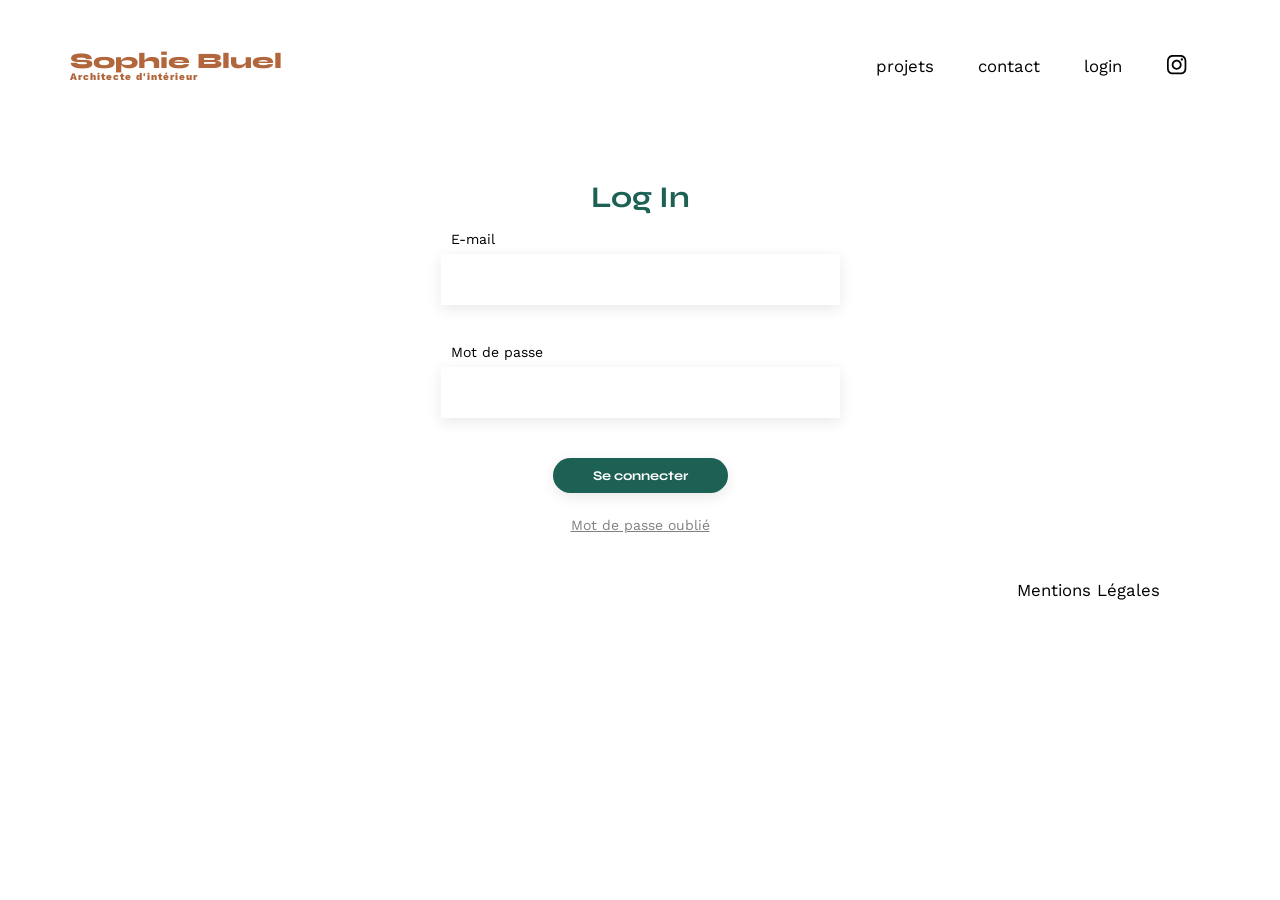
==== login/login.html @ 83e3bfe0 "finalisation du projet avec animation pour modal, mise en place de message d'erreur pour photos/ con" ====
<!DOCTYPE html>
<html lang="fr">
<head>
  <meta charset="UTF-8">
  <title>Sophie Bluel - Login</title>
  <meta name="viewport" content="width=device-width, initial-scale=1.0">
  <link rel="preconnect" href="https://fonts.googleapis.com">
  <link rel="preconnect" href="https://fonts.gstatic.com" crossorigin>
  <link href="https://fonts.googleapis.com/css2?family=Syne:wght@700;800&family=Work+Sans&display=swap" rel="stylesheet">
  <link rel="stylesheet" href="../index.css">
<link rel="stylesheet" href="./login.css">
</head>
<body>

<header>
  <a href="../index.html">
    <h1>Sophie Bluel <span>Architecte d'intérieur</span></h1>
  </a>
<nav>
  <ul>
    <li><a href="../index.html#portfolio">projets</a></li>
    <li><a href="../index.html#contact">contact</a></li>
    <li class="active">login</li>
    <li><a href="#"><img src="../assets/icons/instagram.svg" alt="Instagram"></a></li>
  </ul>
</nav>
  </header>

  <main>
    <section id="login">
      <div class="login__container">
        <h2>Log In</h2>
        <form action="#" method="post">
  <label for="email">E-mail</label>
  <input type="email" name="email" id="email" required>
  <label for="password">Mot de passe</label>
  <input type="password" name="password" id="password" required>
  <p class="login__error" id="errorMessage">Erreur dans l'identifiant ou le mot de passe</p>
  <button type="submit" class="login__button">Se connecter</button>
</form>
        <a href="#" class="login__forgot">Mot de passe oublié</a>
      </div>
    </section>
  </main>

  <footer>
    <nav>
      <ul>
        <li>Mentions Légales</li>
      </ul>
    </nav>
  </footer>
<script src="./login.js"></script>
</body>
</html>
---- index.css ----
/* Réinitialisation CSS */
html {
  scroll-behavior: smooth;
}

html, body, div, span, applet, object, iframe,
h1, h2, h3, h4, h5, h6, p, blockquote, pre,
a, abbr, acronym, address, big, cite, code,
del, dfn, em, img, ins, kbd, q, s, samp,
small, strike, strong, sub, sup, tt, var,
b, u, i, center,
dl, dt, dd, ol, ul, li,
fieldset, form, label, legend,
table, caption, tbody, tfoot, thead, tr, th, td,
article, aside, canvas, details, embed,
figure, figcaption, footer, header, hgroup,
menu, nav, output, ruby, section, summary,
time, mark, audio, video {
  margin: 0;
  padding: 0;
  border: 0;
  font-size: 100%;
  font: inherit;
  vertical-align: baseline;
}

article, aside, details, figcaption, figure,
footer, header, hgroup, menu, nav, section {
  display: block;
}

body { line-height: 1; }
ol, ul { list-style: none; }
blockquote, q { quotes: none; }
blockquote:before, blockquote:after,
q:before, q:after { content: ''; content: none; }
table { border-collapse: collapse; border-spacing: 0; }

/* Fin de la réinitialisation CSS */

/* Base */
body {
  max-width: 1140px;
  margin: auto;
  font-family: 'Work Sans', sans-serif;
  font-size: 14px;
}

h1 {
  display: flex;
  flex-direction: column;
  font-family: 'Syne', sans-serif;
  font-size: 22px;
  font-weight: 800;
  color: #B1663C;
}

h1 > span {
  font-family: 'Work Sans', sans-serif;
  font-size: 10px;
  letter-spacing: 0.1em;
}

h2 {
  font-family: 'Syne', sans-serif;
  font-weight: 700;
  font-size: 30px;
  color: #1D6154;
}

section {
  margin: 50px 0;
}

/* En-tête */
header {
  display: flex;
  justify-content: space-between;
  align-items: center;
  margin: 50px 0;
}

header a {
  text-decoration: none;
  color: inherit;
}

nav ul {
  display: flex;
  align-items: center;
  list-style-type: none;
}

nav li {
  padding: 0 22px;
  font-size: 1.2em;
}

li:hover {
  color: #B1663C;
}

/* Bandeau mode édition */
.edit-banner img {
  filter: invert(1);
}

.edit-banner {
  position: fixed;
  top: 0;
  left: 0;
  width: 100%;
  background: black;
  color: white;
  text-align: center;
  padding: 10px;
  font-family: 'Work Sans', sans-serif;
  font-size: 14px;
  display: none;
  z-index: 9998;
}

/* Section introduction */
#introduction {
  display: flex;
  align-items: center;
}

#introduction figure {
  flex: 1;
}

#introduction img {
  display: block;
  margin: auto;
  width: 80%;
}

#introduction article {
  flex: 1;
  color: #3D3D3D;
}

#introduction h2 {
  margin-bottom: 1em;
}

#introduction p {
  margin-bottom: 0.5em;
}

/* Section portfolio */
#portfolio.no-filters .portfolio__header {
  margin-bottom: 150px;
}

#portfolio {
  margin: 140px 0 60px 0;
  text-align: center;
}

.portfolio__header {
  display: flex;
  justify-content: center;
  align-items: center;
  gap: 15px;
  margin-bottom: 20px;
}

.portfolio__header h2 {
  margin-bottom: 0;
}

.edit-button {
  display: none;
  background: none;
  border: none;
  cursor: pointer;
  font-family: 'Work Sans', sans-serif;
  font-size: 14px;
  color: #000;
}

/* Filtres */
.filters {
  display: flex;
  justify-content: center;
  gap: 15px;
  margin: 50px 0 50px 0;
}

.filters button {
  padding: 10px 25px;
  border-radius: 25px;
  border: 2px solid #1D6154;
  background: white;
  color: #1D6154;
  font-family: 'Work Sans', sans-serif;
  font-size: 14px;
  cursor: pointer;
}

.filters button.active {
  background: #1D6154;
  color: white;
}

.filters button:hover {
  background: #1D6154;
  color: white;
}

/* Galerie principale */
.gallery {
  width: 100%;
  display: grid;
  grid-template-columns: 1fr 1fr 1fr;
  grid-column-gap: 20px;
  grid-row-gap: 20px;
}

.gallery img {
  width: 100%;
}

/* Animation de la galerie */
.gallery figure {
  animation: fadeIn 0.4s ease forwards;
}

/* Section contact */
#contact {
  width: 50%;
  margin: auto;
}

#contact > * {
  text-align: center;
}

#contact h2 {
  margin-bottom: 20px;
}

#contact form {
  text-align: left;
  margin-top: 30px;
  display: flex;
  flex-direction: column;
}

#contact input {
  height: 50px;
  font-size: 1.2em;
  border: none;
  box-shadow: 0px 4px 14px rgba(0, 0, 0, 0.09);
}

#contact label {
  margin: 2em 0 1em 0;
}

#contact textarea {
  border: none;
  box-shadow: 0px 4px 14px rgba(0, 0, 0, 0.09);
}

input[type="submit"] {
  font-family: 'Syne', sans-serif;
  font-weight: 700;
  color: white;
  background-color: #1D6154;
  margin: 2em auto;
  width: 180px;
  text-align: center;
  border-radius: 60px;
}

/* Pied de page */
footer nav ul {
  display: flex;
  justify-content: flex-end;
  margin: 2em;
}

/* Loader */
.loader {
  position: fixed;
  top: 0;
  left: 0;
  width: 100%;
  height: 100%;
  background: white;
  display: flex;
  justify-content: center;
  align-items: center;
  z-index: 9999;
  animation: fadeOut 1.2s ease 2.5s forwards;
}

.loader__content {
  display: flex;
  flex-direction: column;
  align-items: flex-start;
}

.loader__title {
  font-family: 'Syne', sans-serif;
  font-size: 40px;
  font-weight: 800;
  color: #B1663C;
  opacity: 0;
  animation: fadeIn 0.8s ease 0.3s forwards;
}

.loader__subtitle {
  font-family: 'Work Sans', sans-serif;
  font-size: 14px;
  letter-spacing: 0.1em;
  color: #B1663C;
  opacity: 0;
  animation: fadeIn 0.8s ease 1s forwards;
}

/* Animations */
@keyframes fadeIn {
  from {
    opacity: 0;
    transform: translateY(10px);
  }
  to {
    opacity: 1;
    transform: translateY(0);
  }
}

@keyframes fadeOut {
  from { opacity: 1; }
  to {
    opacity: 0;
    visibility: hidden;
  }
}

/* Page de connexion */
.login__container {
  display: flex;
  flex-direction: column;
  align-items: center;
  margin-top: 100px;
}

.login__container h2 {
  color: #1D6154;
  margin-bottom: 20px;
}

#login form {
  display: flex;
  flex-direction: column;
  align-items: center;
}

#login input {
  width: 379px;
  height: 51px;
  border: none;
  box-shadow: 0px 4px 14px rgba(0, 0, 0, 0.09);
  margin-bottom: 40px;
  padding: 0 10px;
}

.login__button {
  width: 175px;
  height: 35px;
  border: none;
  box-shadow: 0px 4px 14px rgba(0, 0, 0, 0.09);
  margin-bottom: 25px;
  background-color: #1D6154;
  color: white;
  border-radius: 60px;
  font-family: 'Syne', sans-serif;
  font-weight: 700;
  cursor: pointer;
}

#login label {
  text-align: left;
  width: 379px;
  margin-bottom: 8px;
}

.login__forgot {
  color: gray;
  text-decoration: underline;
  font-size: 14px;
}

.login__error {
  color: #B1663C;
  display: none;
  margin-bottom: 15px;
  font-family: 'Work Sans', sans-serif;
}

/* Modale */
.modal {
  display: block;
  position: fixed;
  top: 0;
  left: 0;
  width: 100%;
  height: 100%;
  z-index: 1000;
  opacity: 0;
  visibility: hidden;
  pointer-events: none;
  transition: opacity 0.25s ease, visibility 0.25s ease;
}

.modal.active {
  opacity: 1;
  visibility: visible;
  pointer-events: all;
}

/* Fond semi-transparent derrière la modale */
.modal__overlay {
  position: absolute;
  top: 0;
  left: 0;
  width: 100%;
  height: 100%;
  background: rgba(0, 0, 0, 0.5);
}

/* Conteneur principal de la modale */
.modal__container {
  position: absolute;
  top: 50%;
  left: 50%;
  transform: translate(-50%, -50%) scale(0.92);
  background: white;
  border-radius: 10px;
  padding: 40px 105px;
  width: 630px;
  max-height: 80vh;
  overflow-y: auto;
  opacity: 0;
  transition: transform 0.25s ease, opacity 0.25s ease;
}

.modal.active .modal__container {
  transform: translate(-50%, -50%) scale(1);
  opacity: 1;
}

/* Confirmation de suppression, intégrée à la modale */
.modal__confirm {
  display: none;
  position: absolute;
  top: 0;
  left: 0;
  width: 100%;
  height: 100%;
  flex-direction: column;
  align-items: center;
  justify-content: center;
  gap: 10px;
  background: rgba(255, 255, 255, 0.97);
  border-radius: 10px;
  text-align: center;
  padding: 20px;
}

.modal__confirm.active {
  display: flex;
}

.modal__confirm p {
  font-family: 'Work Sans', sans-serif;
}

.modal__confirm-title {
  font-weight: 700;
  color: #1D6154;
}

.modal__confirm-actions {
  display: flex;
  gap: 15px;
  margin-top: 10px;
}

.modal__confirm-cancel,
.modal__confirm-delete {
  border: none;
  border-radius: 60px;
  padding: 10px 25px;
  font-weight: 700;
  font-size: 14px;
  cursor: pointer;
}

.modal__confirm-cancel {
  background-color: #CBD6DC;
  color: #306685;
}

.modal__confirm-delete {
  background-color: #B1663C;
  color: white;
}

/* Bouton de fermeture */
.modal__close {
  position: absolute;
  top: 15px;
  right: 15px;
  background: none;
  border: none;
  font-size: 20px;
  cursor: pointer;
}

/* Bouton retour */
.modal__back {
  position: absolute;
  top: 15px;
  left: 15px;
  background: none;
  border: none;
  font-size: 20px;
  cursor: pointer;
}

/* Titres de la modale */
.modal__gallery h3,
.modal__form h3 {
  font-family: 'Work Sans', sans-serif;
  font-size: 26px;
  color: black;
  text-align: center;
  margin-bottom: 30px;
}

/* Grille des projets dans la modale */
.modal__grid {
  display: grid;
  grid-template-columns: repeat(5, 1fr);
  gap: 29px 10px;
  margin-bottom: 30px;
}

.modal__grid figure {
  position: relative;
  overflow: hidden;
  display: inline-block;
  width: 100%;
  animation: fadeIn 0.4s ease forwards;
}

.modal__grid img {
  width: 100%;
  height: 100%;
  object-fit: cover;
  display: block;
}

/* Bouton de suppression sur chaque photo */
.modal__grid .delete-btn {
  position: absolute;
  top: 6px;
  left: 88px;
  background: black;
  color: white;
  border: none;
  cursor: pointer;
  border-radius: 3px;
  width: 20px;
  height: 20px;
  display: flex;
  align-items: center;
  justify-content: center;
}

.modal__grid .delete-btn img {
  width: 12px;
  height: 12px;
}

/* Ligne de séparation */
.modal__separator {
  border: none;
  border-top: 1px solid #ccc;
  margin: 20px 0;
}

/* Bouton ajouter une photo */
.modal__add-btn {
  display: block;
  margin: 0 auto;
  background-color: #1D6154;
  color: white;
  border: none;
  border-radius: 60px;
  padding: 10px 60px;
  font-family: 'Syne', sans-serif;
  font-weight: 700;
  cursor: pointer;
}

/* Formulaire d'ajout — masqué par défaut */
.modal__form {
  display: none;
}

/* Zone d'upload de l'image */
.modal__upload {
  background: #E8F1F6;
  border-radius: 10px;
  padding: 40px 20px;
  text-align: center;
  margin-bottom: 25px;
  cursor: default;
  display: flex;
  flex-direction: column;
  align-items: center;
  gap: 10px;
}
.modal__upload input[type="file"] {
  display: none;
}

.modal__upload img {
  width: 70px;
  height: 70px;
  opacity: 0.4;
  margin-bottom: 15px;
}

.modal__upload.has-preview img {
  width: 100%;
  height: 169px;
  opacity: 1;
  object-fit: contain;
  margin-bottom: 0;
  transition: opacity 0.3s ease;
}

.modal__upload.has-preview .upload__btn,
.modal__upload.has-preview small {
  display: none;
}

.upload__btn {
  display: inline-block;
  width: 150px;
  background-color: #CBD6DC;
  color: #306685;
  border-radius: 60px;
  padding: 15px 5px;
  font-weight: 700;
  cursor: pointer;
  font-size: 14px;
  text-align: center;
}

.modal__upload span {
  display: block;
  color: #1D6154;
  font-weight: 700;
  margin-bottom: 8px;
}

.modal__upload small {
  color: #888;
  font-size: 12px;
}

/* Message d'erreur du formulaire d'ajout */
.form-error {
  display: none;
  color: #B1663C;
  font-size: 13px;
  margin: -10px 0 15px;
}

/* Erreur de chargement de la galerie principale (back inaccessible) */
.gallery-error {
  display: none;
  color: #B1663C;
  text-align: center;
  margin-bottom: 20px;
}

/* Erreur de chargement/suppression dans la modale (back inaccessible) */
.modal__error {
  display: none;
  color: #B1663C;
  background: #F6E8E8;
  border-radius: 5px;
  font-size: 13px;
  text-align: center;
  padding: 10px;
  margin-bottom: 15px;
}

/* Message de succès après ajout d'une photo */
.modal__success {
  display: none;
  color: #1D6154;
  background: #E8F1F6;
  border-radius: 5px;
  font-size: 15px;
  font-weight: 700;
  text-align: center;
  padding: 12px;
  margin-top: 15px;
  animation: fadeIn 0.3s ease forwards;
}

/* Champs du formulaire */
#addWorkForm label:not(.upload__btn){
  display: block;
  margin-bottom: 8px;
  font-family: 'Work Sans', sans-serif;
  font-size: 14px;
}

#addWorkForm input,
#addWorkForm select {
  width: 100%;
  height: 50px;
  font-size: 1.2em;
  border: none;
  background-color: white;
  appearance: none;
  box-shadow: 0px 4px 14px rgba(0, 0, 0, 0.09);
  border-radius: 5px;
  margin-bottom: 20px;
  padding: 0 10px;
  font-family: 'Work Sans', sans-serif;
  box-sizing: border-box;
}

/* Bouton valider — grisé par défaut, vert quand formulaire complet */
#submitBtn {
  display: block;
  margin: 0 auto;
  background-color: #ccc;
  color: white;
  border: none;
  border-radius: 60px;
  padding: 12px 50px;
  font-family: 'Syne', sans-serif;
  font-weight: 700;
  cursor: not-allowed;
}

#submitBtn.active {
  background-color: #1D6154;
  cursor: pointer;
}
---- login/login.css ----
.login__error {
  color: #B1663C;
  display: none;
  margin-bottom: 15px;
}

body {
  animation: pageFadeIn 0.5s ease forwards;
}

@keyframes pageFadeIn {
  from { opacity: 0; }
  to { opacity: 1; }
}
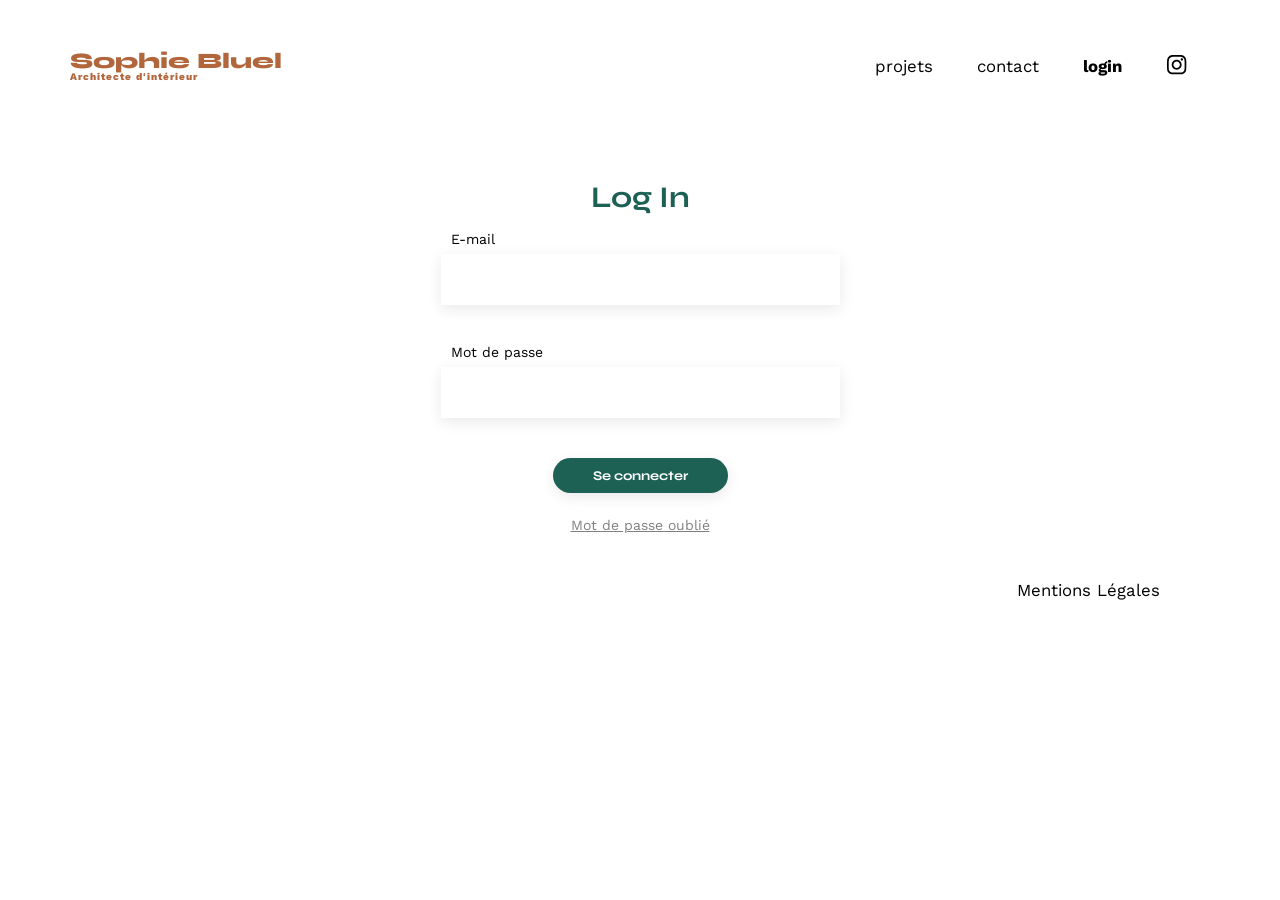
==== commit 3908dce4: "Rend cliquables Mentions Légales comme Instagram, sans lien réel, ajout du bouton 'retour en haut', " ====
--- a/login/login.html
+++ b/login/login.html
@@ -46,7 +46,7 @@
   <footer>
     <nav>
       <ul>
-        <li>Mentions Légales</li>
+        <li><a href="#">Mentions Légales</a></li>
       </ul>
     </nav>
   </footer>
--- a/index.css
+++ b/index.css
@@ -96,6 +96,11 @@
   font-size: 1.2em;
 }
 
+/* Indique la page actuelle dans la barre de navigation */
+nav li.active {
+  font-weight: 700;
+}
+
 li:hover {
   color: #B1663C;
 }
@@ -221,6 +226,14 @@
 
 .gallery img {
   width: 100%;
+  aspect-ratio: 3 / 4;
+  object-fit: cover;
+  display: block;
+}
+
+.gallery figcaption {
+  text-align: left;
+  margin-top: 10px;
 }
 
 /* Animation de la galerie */
@@ -281,6 +294,11 @@
   display: flex;
   justify-content: flex-end;
   margin: 2em;
+}
+
+footer a {
+  text-decoration: none;
+  color: inherit;
 }
 
 /* Loader */
@@ -467,7 +485,9 @@
   align-items: center;
   justify-content: center;
   gap: 10px;
-  background: rgba(255, 255, 255, 0.97);
+  background: rgba(255, 255, 255, 0.6);
+  backdrop-filter: blur(6px);
+  -webkit-backdrop-filter: blur(6px);
   border-radius: 10px;
   text-align: center;
   padding: 20px;
@@ -479,6 +499,14 @@
 
 .modal__confirm p {
   font-family: 'Work Sans', sans-serif;
+}
+
+.modal__confirm-image {
+  width: 120px;
+  height: 120px;
+  object-fit: cover;
+  border-radius: 8px;
+  box-shadow: 0 4px 12px rgba(0, 0, 0, 0.2);
 }
 
 .modal__confirm-title {
@@ -530,8 +558,13 @@
   left: 15px;
   background: none;
   border: none;
-  font-size: 20px;
-  cursor: pointer;
+  cursor: pointer;
+  display: flex;
+}
+
+.modal__back img {
+  width: 20px;
+  height: 20px;
 }
 
 /* Titres de la modale */
@@ -557,6 +590,7 @@
   overflow: hidden;
   display: inline-block;
   width: 100%;
+  aspect-ratio: 3 / 4;
   animation: fadeIn 0.4s ease forwards;
 }
 
@@ -617,6 +651,8 @@
 
 /* Zone d'upload de l'image */
 .modal__upload {
+  height: 169px;
+  box-sizing: border-box;
   background: #E8F1F6;
   border-radius: 10px;
   padding: 40px 20px;
@@ -626,6 +662,7 @@
   display: flex;
   flex-direction: column;
   align-items: center;
+  justify-content: center;
   gap: 10px;
 }
 .modal__upload input[type="file"] {
@@ -639,9 +676,13 @@
   margin-bottom: 15px;
 }
 
+.modal__upload.has-preview {
+  padding: 0;
+}
+
 .modal__upload.has-preview img {
   width: 100%;
-  height: 169px;
+  height: 100%;
   opacity: 1;
   object-fit: contain;
   margin-bottom: 0;
@@ -725,7 +766,9 @@
   display: block;
   margin-bottom: 8px;
   font-family: 'Work Sans', sans-serif;
+  font-weight: 500;
   font-size: 14px;
+  color: #3D3D3D;
 }
 
 #addWorkForm input,
@@ -733,6 +776,7 @@
   width: 100%;
   height: 50px;
   font-size: 1.2em;
+  color: #444444;
   border: none;
   background-color: white;
   appearance: none;
@@ -744,6 +788,15 @@
   box-sizing: border-box;
 }
 
+/* Chevron indiquant un menu déroulant */
+#addWorkForm select {
+  background-image: url("data:image/svg+xml,%3Csvg xmlns='http://www.w3.org/2000/svg' viewBox='0 0 16 16'%3E%3Cpath fill='%23444444' d='M8 11.5 2.5 6h11z'/%3E%3C/svg%3E");
+  background-repeat: no-repeat;
+  background-position: right 15px center;
+  background-size: 12px;
+  padding-right: 35px;
+}
+
 /* Bouton valider — grisé par défaut, vert quand formulaire complet */
 #submitBtn {
   display: block;
@@ -761,4 +814,33 @@
 #submitBtn.active {
   background-color: #1D6154;
   cursor: pointer;
+}
+
+/* Bouton retour en haut de page */
+.back-to-top {
+  display: none;
+  position: fixed;
+  bottom: 30px;
+  right: 30px;
+  width: 45px;
+  height: 45px;
+  border: none;
+  border-radius: 50%;
+  background-color: #1D6154;
+  color: white;
+  font-size: 20px;
+  cursor: pointer;
+  box-shadow: 0 2px 8px rgba(0, 0, 0, 0.2);
+  transition: background-color 0.2s ease;
+  z-index: 500;
+}
+
+.back-to-top.visible {
+  display: flex;
+  align-items: center;
+  justify-content: center;
+}
+
+.back-to-top:hover {
+  background-color: #B1663C;
 }
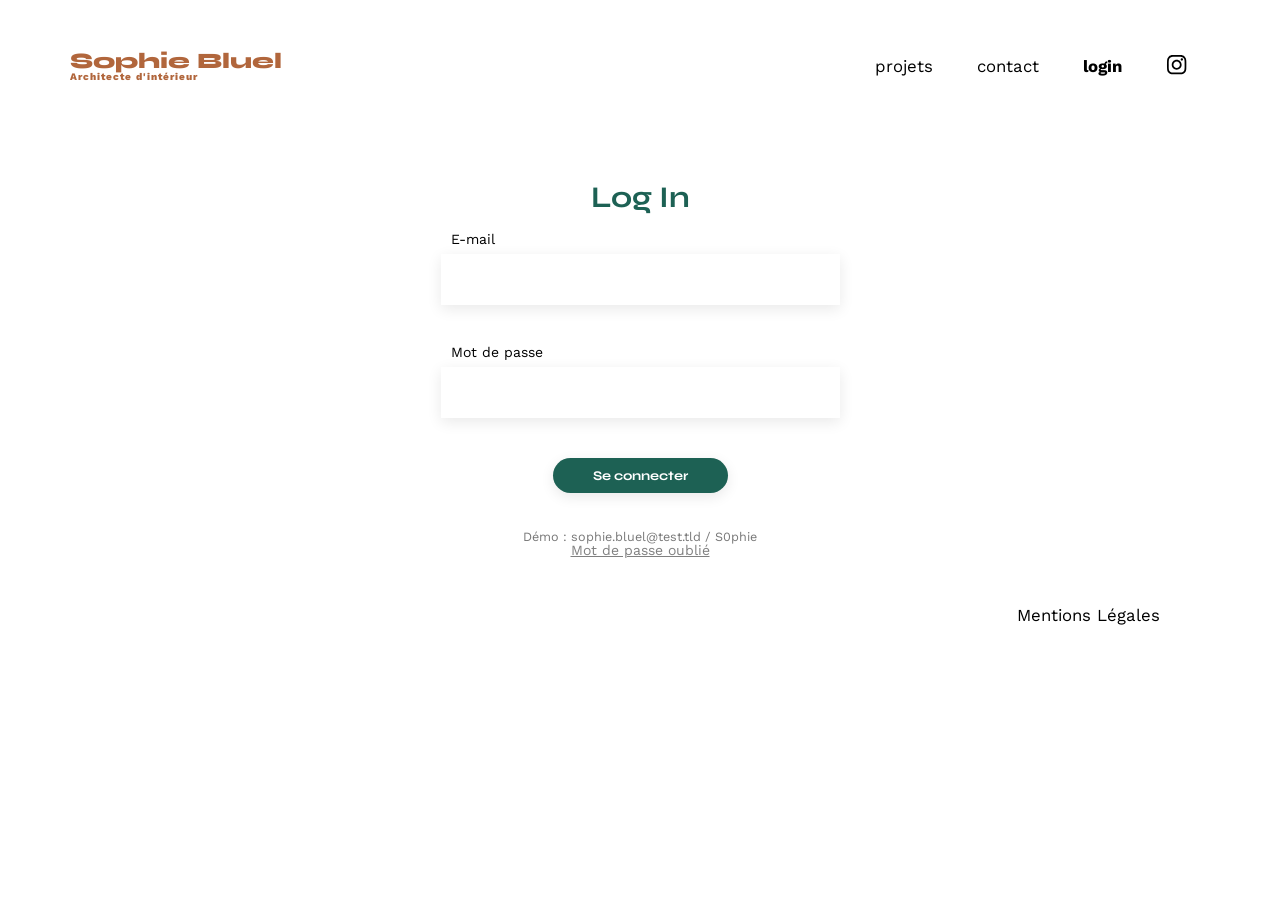
==== commit 7e7b0033: "Restaure le code d'origine (API) + ajoute un mode démo en ligne - index.js et login.js reviennent à " ====
--- a/login/login.html
+++ b/login/login.html
@@ -7,8 +7,8 @@
   <link rel="preconnect" href="https://fonts.googleapis.com">
   <link rel="preconnect" href="https://fonts.gstatic.com" crossorigin>
   <link href="https://fonts.googleapis.com/css2?family=Syne:wght@700;800&family=Work+Sans&display=swap" rel="stylesheet">
-  <link rel="stylesheet" href="../index.css">
-<link rel="stylesheet" href="./login.css">
+  <link rel="stylesheet" href="../index/index.css">
+<link rel="stylesheet" href="../login/login.css">
 </head>
 <body>
 
@@ -50,6 +50,7 @@
       </ul>
     </nav>
   </footer>
+<script src="../demo/demo-api.js"></script>
 <script src="./login.js"></script>
 </body>
 </html>
--- a/index/index.css
+++ b/index/index.css
@@ -0,0 +1,846 @@
+/* Réinitialisation CSS */
+html {
+  scroll-behavior: smooth;
+}
+
+html, body, div, span, applet, object, iframe,
+h1, h2, h3, h4, h5, h6, p, blockquote, pre,
+a, abbr, acronym, address, big, cite, code,
+del, dfn, em, img, ins, kbd, q, s, samp,
+small, strike, strong, sub, sup, tt, var,
+b, u, i, center,
+dl, dt, dd, ol, ul, li,
+fieldset, form, label, legend,
+table, caption, tbody, tfoot, thead, tr, th, td,
+article, aside, canvas, details, embed,
+figure, figcaption, footer, header, hgroup,
+menu, nav, output, ruby, section, summary,
+time, mark, audio, video {
+  margin: 0;
+  padding: 0;
+  border: 0;
+  font-size: 100%;
+  font: inherit;
+  vertical-align: baseline;
+}
+
+article, aside, details, figcaption, figure,
+footer, header, hgroup, menu, nav, section {
+  display: block;
+}
+
+body { line-height: 1; }
+ol, ul { list-style: none; }
+blockquote, q { quotes: none; }
+blockquote:before, blockquote:after,
+q:before, q:after { content: ''; content: none; }
+table { border-collapse: collapse; border-spacing: 0; }
+
+/* Fin de la réinitialisation CSS */
+
+/* Base */
+body {
+  max-width: 1140px;
+  margin: auto;
+  font-family: 'Work Sans', sans-serif;
+  font-size: 14px;
+}
+
+h1 {
+  display: flex;
+  flex-direction: column;
+  font-family: 'Syne', sans-serif;
+  font-size: 22px;
+  font-weight: 800;
+  color: #B1663C;
+}
+
+h1 > span {
+  font-family: 'Work Sans', sans-serif;
+  font-size: 10px;
+  letter-spacing: 0.1em;
+}
+
+h2 {
+  font-family: 'Syne', sans-serif;
+  font-weight: 700;
+  font-size: 30px;
+  color: #1D6154;
+}
+
+section {
+  margin: 50px 0;
+}
+
+/* En-tête */
+header {
+  display: flex;
+  justify-content: space-between;
+  align-items: center;
+  margin: 50px 0;
+}
+
+header a {
+  text-decoration: none;
+  color: inherit;
+}
+
+nav ul {
+  display: flex;
+  align-items: center;
+  list-style-type: none;
+}
+
+nav li {
+  padding: 0 22px;
+  font-size: 1.2em;
+}
+
+/* Indique la page actuelle dans la barre de navigation */
+nav li.active {
+  font-weight: 700;
+}
+
+li:hover {
+  color: #B1663C;
+}
+
+/* Bandeau mode édition */
+.edit-banner img {
+  filter: invert(1);
+}
+
+.edit-banner {
+  position: fixed;
+  top: 0;
+  left: 0;
+  width: 100%;
+  background: black;
+  color: white;
+  text-align: center;
+  padding: 10px;
+  font-family: 'Work Sans', sans-serif;
+  font-size: 14px;
+  display: none;
+  z-index: 9998;
+}
+
+/* Section introduction */
+#introduction {
+  display: flex;
+  align-items: center;
+}
+
+#introduction figure {
+  flex: 1;
+}
+
+#introduction img {
+  display: block;
+  margin: auto;
+  width: 80%;
+}
+
+#introduction article {
+  flex: 1;
+  color: #3D3D3D;
+}
+
+#introduction h2 {
+  margin-bottom: 1em;
+}
+
+#introduction p {
+  margin-bottom: 0.5em;
+}
+
+/* Section portfolio */
+#portfolio.no-filters .portfolio__header {
+  margin-bottom: 150px;
+}
+
+#portfolio {
+  margin: 140px 0 60px 0;
+  text-align: center;
+}
+
+.portfolio__header {
+  display: flex;
+  justify-content: center;
+  align-items: center;
+  gap: 15px;
+  margin-bottom: 20px;
+}
+
+.portfolio__header h2 {
+  margin-bottom: 0;
+}
+
+.edit-button {
+  display: none;
+  background: none;
+  border: none;
+  cursor: pointer;
+  font-family: 'Work Sans', sans-serif;
+  font-size: 14px;
+  color: #000;
+}
+
+/* Filtres */
+.filters {
+  display: flex;
+  justify-content: center;
+  gap: 15px;
+  margin: 50px 0 50px 0;
+}
+
+.filters button {
+  padding: 10px 25px;
+  border-radius: 25px;
+  border: 2px solid #1D6154;
+  background: white;
+  color: #1D6154;
+  font-family: 'Work Sans', sans-serif;
+  font-size: 14px;
+  cursor: pointer;
+}
+
+.filters button.active {
+  background: #1D6154;
+  color: white;
+}
+
+.filters button:hover {
+  background: #1D6154;
+  color: white;
+}
+
+/* Galerie principale */
+.gallery {
+  width: 100%;
+  display: grid;
+  grid-template-columns: 1fr 1fr 1fr;
+  grid-column-gap: 20px;
+  grid-row-gap: 20px;
+}
+
+.gallery img {
+  width: 100%;
+  aspect-ratio: 3 / 4;
+  object-fit: cover;
+  display: block;
+}
+
+.gallery figcaption {
+  text-align: left;
+  margin-top: 10px;
+}
+
+/* Animation de la galerie */
+.gallery figure {
+  animation: fadeIn 0.4s ease forwards;
+}
+
+/* Section contact */
+#contact {
+  width: 50%;
+  margin: auto;
+}
+
+#contact > * {
+  text-align: center;
+}
+
+#contact h2 {
+  margin-bottom: 20px;
+}
+
+#contact form {
+  text-align: left;
+  margin-top: 30px;
+  display: flex;
+  flex-direction: column;
+}
+
+#contact input {
+  height: 50px;
+  font-size: 1.2em;
+  border: none;
+  box-shadow: 0px 4px 14px rgba(0, 0, 0, 0.09);
+}
+
+#contact label {
+  margin: 2em 0 1em 0;
+}
+
+#contact textarea {
+  border: none;
+  box-shadow: 0px 4px 14px rgba(0, 0, 0, 0.09);
+}
+
+input[type="submit"] {
+  font-family: 'Syne', sans-serif;
+  font-weight: 700;
+  color: white;
+  background-color: #1D6154;
+  margin: 2em auto;
+  width: 180px;
+  text-align: center;
+  border-radius: 60px;
+}
+
+/* Pied de page */
+footer nav ul {
+  display: flex;
+  justify-content: flex-end;
+  margin: 2em;
+}
+
+footer a {
+  text-decoration: none;
+  color: inherit;
+}
+
+/* Loader */
+.loader {
+  position: fixed;
+  top: 0;
+  left: 0;
+  width: 100%;
+  height: 100%;
+  background: white;
+  display: flex;
+  justify-content: center;
+  align-items: center;
+  z-index: 9999;
+  animation: fadeOut 1.2s ease 2.5s forwards;
+}
+
+.loader__content {
+  display: flex;
+  flex-direction: column;
+  align-items: flex-start;
+}
+
+.loader__title {
+  font-family: 'Syne', sans-serif;
+  font-size: 40px;
+  font-weight: 800;
+  color: #B1663C;
+  opacity: 0;
+  animation: fadeIn 0.8s ease 0.3s forwards;
+}
+
+.loader__subtitle {
+  font-family: 'Work Sans', sans-serif;
+  font-size: 14px;
+  letter-spacing: 0.1em;
+  color: #B1663C;
+  opacity: 0;
+  animation: fadeIn 0.8s ease 1s forwards;
+}
+
+/* Animations */
+@keyframes fadeIn {
+  from {
+    opacity: 0;
+    transform: translateY(10px);
+  }
+  to {
+    opacity: 1;
+    transform: translateY(0);
+  }
+}
+
+@keyframes fadeOut {
+  from { opacity: 1; }
+  to {
+    opacity: 0;
+    visibility: hidden;
+  }
+}
+
+/* Page de connexion */
+.login__container {
+  display: flex;
+  flex-direction: column;
+  align-items: center;
+  margin-top: 100px;
+}
+
+.login__container h2 {
+  color: #1D6154;
+  margin-bottom: 20px;
+}
+
+#login form {
+  display: flex;
+  flex-direction: column;
+  align-items: center;
+}
+
+#login input {
+  width: 379px;
+  height: 51px;
+  border: none;
+  box-shadow: 0px 4px 14px rgba(0, 0, 0, 0.09);
+  margin-bottom: 40px;
+  padding: 0 10px;
+}
+
+.login__button {
+  width: 175px;
+  height: 35px;
+  border: none;
+  box-shadow: 0px 4px 14px rgba(0, 0, 0, 0.09);
+  margin-bottom: 25px;
+  background-color: #1D6154;
+  color: white;
+  border-radius: 60px;
+  font-family: 'Syne', sans-serif;
+  font-weight: 700;
+  cursor: pointer;
+}
+
+#login label {
+  text-align: left;
+  width: 379px;
+  margin-bottom: 8px;
+}
+
+.login__forgot {
+  color: gray;
+  text-decoration: underline;
+  font-size: 14px;
+}
+
+.login__error {
+  color: #B1663C;
+  display: none;
+  margin-bottom: 15px;
+  font-family: 'Work Sans', sans-serif;
+}
+
+/* Modale */
+.modal {
+  display: block;
+  position: fixed;
+  top: 0;
+  left: 0;
+  width: 100%;
+  height: 100%;
+  z-index: 1000;
+  opacity: 0;
+  visibility: hidden;
+  pointer-events: none;
+  transition: opacity 0.25s ease, visibility 0.25s ease;
+}
+
+.modal.active {
+  opacity: 1;
+  visibility: visible;
+  pointer-events: all;
+}
+
+/* Fond semi-transparent derrière la modale */
+.modal__overlay {
+  position: absolute;
+  top: 0;
+  left: 0;
+  width: 100%;
+  height: 100%;
+  background: rgba(0, 0, 0, 0.5);
+}
+
+/* Conteneur principal de la modale */
+.modal__container {
+  position: absolute;
+  top: 50%;
+  left: 50%;
+  transform: translate(-50%, -50%) scale(0.92);
+  background: white;
+  border-radius: 10px;
+  padding: 40px 105px;
+  width: 630px;
+  max-height: 80vh;
+  overflow-y: auto;
+  opacity: 0;
+  transition: transform 0.25s ease, opacity 0.25s ease;
+}
+
+.modal.active .modal__container {
+  transform: translate(-50%, -50%) scale(1);
+  opacity: 1;
+}
+
+/* Confirmation de suppression, intégrée à la modale */
+.modal__confirm {
+  display: none;
+  position: absolute;
+  top: 0;
+  left: 0;
+  width: 100%;
+  height: 100%;
+  flex-direction: column;
+  align-items: center;
+  justify-content: center;
+  gap: 10px;
+  background: rgba(255, 255, 255, 0.6);
+  backdrop-filter: blur(6px);
+  -webkit-backdrop-filter: blur(6px);
+  border-radius: 10px;
+  text-align: center;
+  padding: 20px;
+}
+
+.modal__confirm.active {
+  display: flex;
+}
+
+.modal__confirm p {
+  font-family: 'Work Sans', sans-serif;
+}
+
+.modal__confirm-image {
+  width: 120px;
+  height: 120px;
+  object-fit: cover;
+  border-radius: 8px;
+  box-shadow: 0 4px 12px rgba(0, 0, 0, 0.2);
+}
+
+.modal__confirm-title {
+  font-weight: 700;
+  color: #1D6154;
+}
+
+.modal__confirm-actions {
+  display: flex;
+  gap: 15px;
+  margin-top: 10px;
+}
+
+.modal__confirm-cancel,
+.modal__confirm-delete {
+  border: none;
+  border-radius: 60px;
+  padding: 10px 25px;
+  font-weight: 700;
+  font-size: 14px;
+  cursor: pointer;
+}
+
+.modal__confirm-cancel {
+  background-color: #CBD6DC;
+  color: #306685;
+}
+
+.modal__confirm-delete {
+  background-color: #B1663C;
+  color: white;
+}
+
+/* Bouton de fermeture */
+.modal__close {
+  position: absolute;
+  top: 15px;
+  right: 15px;
+  background: none;
+  border: none;
+  font-size: 20px;
+  cursor: pointer;
+}
+
+/* Bouton retour */
+.modal__back {
+  position: absolute;
+  top: 15px;
+  left: 15px;
+  background: none;
+  border: none;
+  cursor: pointer;
+  display: flex;
+}
+
+.modal__back img {
+  width: 20px;
+  height: 20px;
+}
+
+/* Titres de la modale */
+.modal__gallery h3,
+.modal__form h3 {
+  font-family: 'Work Sans', sans-serif;
+  font-size: 26px;
+  color: black;
+  text-align: center;
+  margin-bottom: 30px;
+}
+
+/* Grille des projets dans la modale */
+.modal__grid {
+  display: grid;
+  grid-template-columns: repeat(5, 1fr);
+  gap: 29px 10px;
+  margin-bottom: 30px;
+}
+
+.modal__grid figure {
+  position: relative;
+  overflow: hidden;
+  display: inline-block;
+  width: 100%;
+  aspect-ratio: 3 / 4;
+  animation: fadeIn 0.4s ease forwards;
+}
+
+.modal__grid img {
+  width: 100%;
+  height: 100%;
+  object-fit: cover;
+  display: block;
+}
+
+/* Bouton de suppression sur chaque photo */
+.modal__grid .delete-btn {
+  position: absolute;
+  top: 6px;
+  left: 88px;
+  background: black;
+  color: white;
+  border: none;
+  cursor: pointer;
+  border-radius: 3px;
+  width: 20px;
+  height: 20px;
+  display: flex;
+  align-items: center;
+  justify-content: center;
+}
+
+.modal__grid .delete-btn img {
+  width: 12px;
+  height: 12px;
+}
+
+/* Ligne de séparation */
+.modal__separator {
+  border: none;
+  border-top: 1px solid #ccc;
+  margin: 20px 0;
+}
+
+/* Bouton ajouter une photo */
+.modal__add-btn {
+  display: block;
+  margin: 0 auto;
+  background-color: #1D6154;
+  color: white;
+  border: none;
+  border-radius: 60px;
+  padding: 10px 60px;
+  font-family: 'Syne', sans-serif;
+  font-weight: 700;
+  cursor: pointer;
+}
+
+/* Formulaire d'ajout — masqué par défaut */
+.modal__form {
+  display: none;
+}
+
+/* Zone d'upload de l'image */
+.modal__upload {
+  height: 169px;
+  box-sizing: border-box;
+  background: #E8F1F6;
+  border-radius: 10px;
+  padding: 40px 20px;
+  text-align: center;
+  margin-bottom: 25px;
+  cursor: default;
+  display: flex;
+  flex-direction: column;
+  align-items: center;
+  justify-content: center;
+  gap: 10px;
+}
+.modal__upload input[type="file"] {
+  display: none;
+}
+
+.modal__upload img {
+  width: 70px;
+  height: 70px;
+  opacity: 0.4;
+  margin-bottom: 15px;
+}
+
+.modal__upload.has-preview {
+  padding: 0;
+}
+
+.modal__upload.has-preview img {
+  width: 100%;
+  height: 100%;
+  opacity: 1;
+  object-fit: contain;
+  margin-bottom: 0;
+  transition: opacity 0.3s ease;
+}
+
+.modal__upload.has-preview .upload__btn,
+.modal__upload.has-preview small {
+  display: none;
+}
+
+.upload__btn {
+  display: inline-block;
+  width: 150px;
+  background-color: #CBD6DC;
+  color: #306685;
+  border-radius: 60px;
+  padding: 15px 5px;
+  font-weight: 700;
+  cursor: pointer;
+  font-size: 14px;
+  text-align: center;
+}
+
+.modal__upload span {
+  display: block;
+  color: #1D6154;
+  font-weight: 700;
+  margin-bottom: 8px;
+}
+
+.modal__upload small {
+  color: #888;
+  font-size: 12px;
+}
+
+/* Message d'erreur du formulaire d'ajout */
+.form-error {
+  display: none;
+  color: #B1663C;
+  font-size: 13px;
+  margin: -10px 0 15px;
+}
+
+/* Erreur de chargement de la galerie principale (back inaccessible) */
+.gallery-error {
+  display: none;
+  color: #B1663C;
+  text-align: center;
+  margin-bottom: 20px;
+}
+
+/* Erreur de chargement/suppression dans la modale (back inaccessible) */
+.modal__error {
+  display: none;
+  color: #B1663C;
+  background: #F6E8E8;
+  border-radius: 5px;
+  font-size: 13px;
+  text-align: center;
+  padding: 10px;
+  margin-bottom: 15px;
+}
+
+/* Message de succès après ajout d'une photo */
+.modal__success {
+  display: none;
+  color: #1D6154;
+  background: #E8F1F6;
+  border-radius: 5px;
+  font-size: 15px;
+  font-weight: 700;
+  text-align: center;
+  padding: 12px;
+  margin-top: 15px;
+  animation: fadeIn 0.3s ease forwards;
+}
+
+/* Champs du formulaire */
+#addWorkForm label:not(.upload__btn){
+  display: block;
+  margin-bottom: 8px;
+  font-family: 'Work Sans', sans-serif;
+  font-weight: 500;
+  font-size: 14px;
+  color: #3D3D3D;
+}
+
+#addWorkForm input,
+#addWorkForm select {
+  width: 100%;
+  height: 50px;
+  font-size: 1.2em;
+  color: #444444;
+  border: none;
+  background-color: white;
+  appearance: none;
+  box-shadow: 0px 4px 14px rgba(0, 0, 0, 0.09);
+  border-radius: 5px;
+  margin-bottom: 20px;
+  padding: 0 10px;
+  font-family: 'Work Sans', sans-serif;
+  box-sizing: border-box;
+}
+
+/* Chevron indiquant un menu déroulant */
+#addWorkForm select {
+  background-image: url("data:image/svg+xml,%3Csvg xmlns='http://www.w3.org/2000/svg' viewBox='0 0 16 16'%3E%3Cpath fill='%23444444' d='M8 11.5 2.5 6h11z'/%3E%3C/svg%3E");
+  background-repeat: no-repeat;
+  background-position: right 15px center;
+  background-size: 12px;
+  padding-right: 35px;
+}
+
+/* Bouton valider — grisé par défaut, vert quand formulaire complet */
+#submitBtn {
+  display: block;
+  margin: 0 auto;
+  background-color: #ccc;
+  color: white;
+  border: none;
+  border-radius: 60px;
+  padding: 12px 50px;
+  font-family: 'Syne', sans-serif;
+  font-weight: 700;
+  cursor: not-allowed;
+}
+
+#submitBtn.active {
+  background-color: #1D6154;
+  cursor: pointer;
+}
+
+/* Bouton retour en haut de page */
+.back-to-top {
+  display: none;
+  position: fixed;
+  bottom: 30px;
+  right: 30px;
+  width: 45px;
+  height: 45px;
+  border: none;
+  border-radius: 50%;
+  background-color: #1D6154;
+  color: white;
+  font-size: 20px;
+  cursor: pointer;
+  box-shadow: 0 2px 8px rgba(0, 0, 0, 0.2);
+  transition: background-color 0.2s ease;
+  z-index: 500;
+}
+
+.back-to-top.visible {
+  display: flex;
+  align-items: center;
+  justify-content: center;
+}
+
+.back-to-top:hover {
+  background-color: #B1663C;
+}
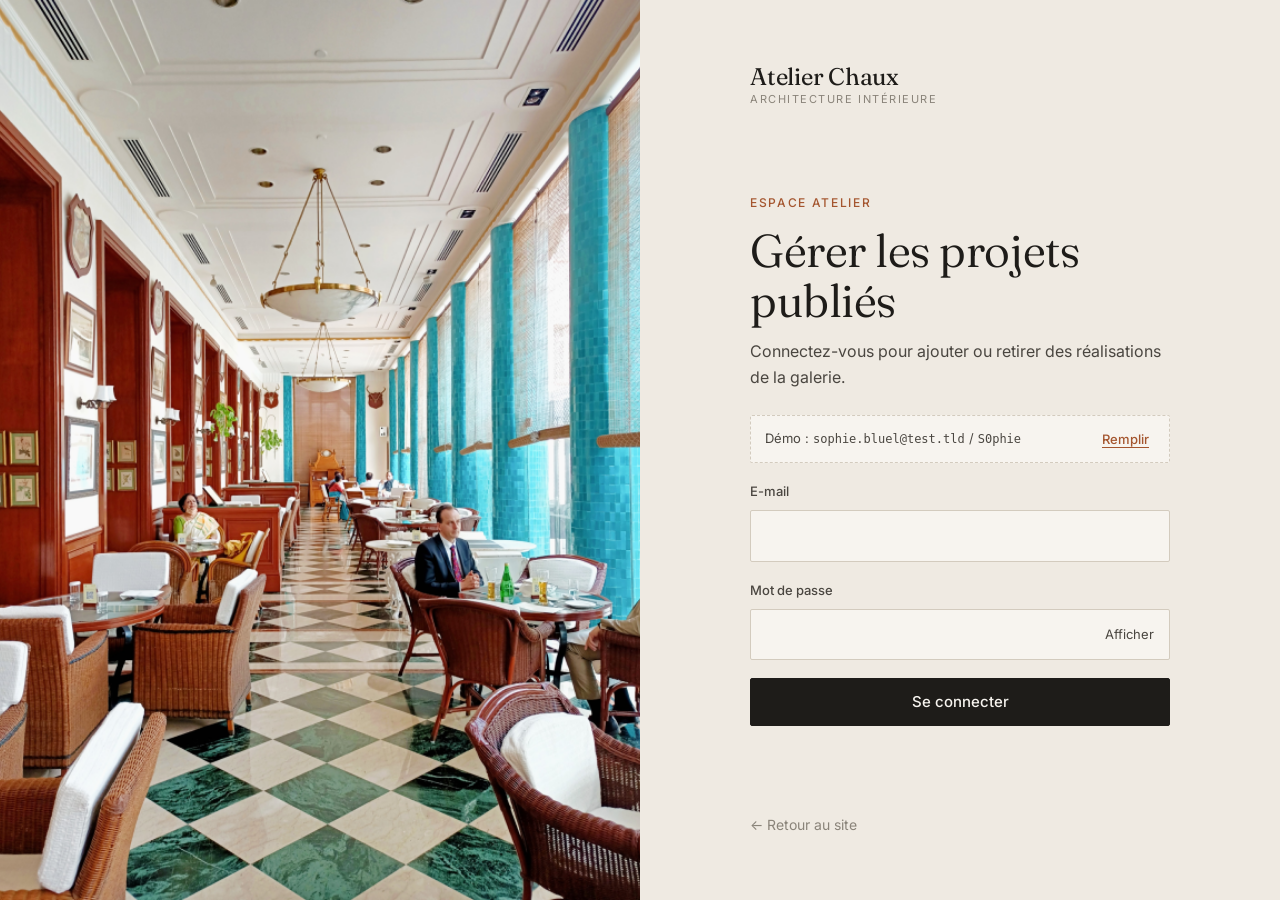
==== commit 9871c16f: "Refonte : identité Atelier Chaux, galerie éditoriale, fiche projet et back-office repensés Co-Author" ====
--- a/login/login.html
+++ b/login/login.html
@@ -2,55 +2,54 @@
 <html lang="fr">
 <head>
   <meta charset="UTF-8">
-  <title>Sophie Bluel - Login</title>
   <meta name="viewport" content="width=device-width, initial-scale=1.0">
+  <title>Espace atelier · Atelier Chaux</title>
+  <meta name="robots" content="noindex">
   <link rel="preconnect" href="https://fonts.googleapis.com">
   <link rel="preconnect" href="https://fonts.gstatic.com" crossorigin>
-  <link href="https://fonts.googleapis.com/css2?family=Syne:wght@700;800&family=Work+Sans&display=swap" rel="stylesheet">
+  <link href="https://fonts.googleapis.com/css2?family=Fraunces:ital,opsz,wght@0,9..144,300..500;1,9..144,300..400&family=Inter:wght@400;500;600&display=swap" rel="stylesheet">
   <link rel="stylesheet" href="../index/index.css">
-<link rel="stylesheet" href="../login/login.css">
+  <link rel="stylesheet" href="./login.css">
 </head>
-<body>
+<body class="login-page">
+  <main class="login">
+    <figure class="login__media" aria-hidden="true">
+      <img src="../assets/images/hotel-first-arte-new-delhi.png" alt="" width="608" height="810">
+    </figure>
 
-<header>
-  <a href="../index.html">
-    <h1>Sophie Bluel <span>Architecte d'intérieur</span></h1>
-  </a>
-<nav>
-  <ul>
-    <li><a href="../index.html#portfolio">projets</a></li>
-    <li><a href="../index.html#contact">contact</a></li>
-    <li class="active">login</li>
-    <li><a href="#"><img src="../assets/icons/instagram.svg" alt="Instagram"></a></li>
-  </ul>
-</nav>
-  </header>
+    <section class="login__panel" aria-labelledby="loginTitle">
+      <a class="brand" href="../index.html">
+        <span class="brand__name">Atelier Chaux</span>
+        <span class="brand__tag">Architecture intérieure</span>
+      </a>
 
-  <main>
-    <section id="login">
-      <div class="login__container">
-        <h2>Log In</h2>
-        <form action="#" method="post">
-  <label for="email">E-mail</label>
-  <input type="email" name="email" id="email" required>
-  <label for="password">Mot de passe</label>
-  <input type="password" name="password" id="password" required>
-  <p class="login__error" id="errorMessage">Erreur dans l'identifiant ou le mot de passe</p>
-  <button type="submit" class="login__button">Se connecter</button>
-</form>
-        <a href="#" class="login__forgot">Mot de passe oublié</a>
+      <div class="login__box">
+        <p class="eyebrow">Espace atelier</p>
+        <h1 id="loginTitle">Gérer les projets publiés</h1>
+        <p class="login__lead">Connectez-vous pour ajouter ou retirer des réalisations de la galerie.</p>
+
+        <form id="loginForm" novalidate>
+          <div class="field">
+            <label for="email">E-mail</label>
+            <input type="email" name="email" id="email" autocomplete="username" required>
+          </div>
+          <div class="field">
+            <label for="password">Mot de passe</label>
+            <div class="password">
+              <input type="password" name="password" id="password" autocomplete="current-password" required>
+              <button type="button" class="password__toggle" id="togglePassword" aria-pressed="false">Afficher</button>
+            </div>
+          </div>
+          <p class="form-msg" id="errorMessage" role="alert"></p>
+          <button type="submit" class="btn btn--dark btn--block" id="loginSubmit">Se connecter</button>
+        </form>
       </div>
+
+      <a class="login__back" href="../index.html">← Retour au site</a>
     </section>
   </main>
 
-  <footer>
-    <nav>
-      <ul>
-        <li><a href="#">Mentions Légales</a></li>
-      </ul>
-    </nav>
-  </footer>
-<script src="../demo/demo-api.js"></script>
-<script src="./login.js"></script>
+  <script src="../demo/demo-api.js"></script>
+  <script src="./login.js"></script>
 </body>
-</html>+</html>
--- a/index/index.css
+++ b/index/index.css
@@ -1,846 +1,355 @@
-/* Réinitialisation CSS */
-html {
-  scroll-behavior: smooth;
-}
-
-html, body, div, span, applet, object, iframe,
-h1, h2, h3, h4, h5, h6, p, blockquote, pre,
-a, abbr, acronym, address, big, cite, code,
-del, dfn, em, img, ins, kbd, q, s, samp,
-small, strike, strong, sub, sup, tt, var,
-b, u, i, center,
-dl, dt, dd, ol, ul, li,
-fieldset, form, label, legend,
-table, caption, tbody, tfoot, thead, tr, th, td,
-article, aside, canvas, details, embed,
-figure, figcaption, footer, header, hgroup,
-menu, nav, output, ruby, section, summary,
-time, mark, audio, video {
+/* ==========================================================
+   Atelier Chaux · feuille de styles principale
+   Palette minérale : chaux, encre, terre cuite, sauge
+   ========================================================== */
+:root {
+  --chaux: #EFEAE2;
+  --chaux-2: #E6DFD3;
+  --papier: #F7F4EF;
+  --encre: #1E1C19;
+  --encre-2: #4A4640;
+  --gris: #8A847A;
+  --trait: #D3CBBE;
+  --terre: #A4552E;
+  --terre-2: #8A4523;
+  --sauge: #6F7A62;
+  --danger: #A63D2F;
+  --ok: #4F6B45;
+
+  --serif: "Fraunces", Georgia, "Times New Roman", serif;
+  --sans: "Inter", system-ui, -apple-system, "Segoe UI", sans-serif;
+
+  --page: min(1240px, 100% - 2 * var(--gutter));
+  --gutter: clamp(16px, 4vw, 40px);
+  --radius: 2px;
+  --ease: cubic-bezier(.2, .7, .2, 1);
+}
+
+*, *::before, *::after { box-sizing: border-box; }
+html { scroll-behavior: smooth; scroll-padding-top: 90px; }
+body {
   margin: 0;
-  padding: 0;
-  border: 0;
-  font-size: 100%;
-  font: inherit;
-  vertical-align: baseline;
-}
-
-article, aside, details, figcaption, figure,
-footer, header, hgroup, menu, nav, section {
-  display: block;
-}
-
-body { line-height: 1; }
-ol, ul { list-style: none; }
-blockquote, q { quotes: none; }
-blockquote:before, blockquote:after,
-q:before, q:after { content: ''; content: none; }
-table { border-collapse: collapse; border-spacing: 0; }
-
-/* Fin de la réinitialisation CSS */
-
-/* Base */
-body {
-  max-width: 1140px;
-  margin: auto;
-  font-family: 'Work Sans', sans-serif;
-  font-size: 14px;
-}
-
-h1 {
-  display: flex;
-  flex-direction: column;
-  font-family: 'Syne', sans-serif;
-  font-size: 22px;
-  font-weight: 800;
-  color: #B1663C;
-}
-
-h1 > span {
-  font-family: 'Work Sans', sans-serif;
-  font-size: 10px;
-  letter-spacing: 0.1em;
-}
-
-h2 {
-  font-family: 'Syne', sans-serif;
-  font-weight: 700;
-  font-size: 30px;
-  color: #1D6154;
-}
-
-section {
-  margin: 50px 0;
-}
-
-/* En-tête */
-header {
-  display: flex;
-  justify-content: space-between;
-  align-items: center;
-  margin: 50px 0;
-}
-
-header a {
-  text-decoration: none;
-  color: inherit;
-}
-
-nav ul {
-  display: flex;
-  align-items: center;
-  list-style-type: none;
-}
-
-nav li {
-  padding: 0 22px;
-  font-size: 1.2em;
-}
-
-/* Indique la page actuelle dans la barre de navigation */
-nav li.active {
-  font-weight: 700;
-}
-
-li:hover {
-  color: #B1663C;
-}
-
-/* Bandeau mode édition */
-.edit-banner img {
-  filter: invert(1);
-}
-
-.edit-banner {
-  position: fixed;
-  top: 0;
-  left: 0;
-  width: 100%;
-  background: black;
-  color: white;
-  text-align: center;
-  padding: 10px;
-  font-family: 'Work Sans', sans-serif;
-  font-size: 14px;
-  display: none;
-  z-index: 9998;
-}
-
-/* Section introduction */
-#introduction {
-  display: flex;
-  align-items: center;
-}
-
-#introduction figure {
-  flex: 1;
-}
-
-#introduction img {
-  display: block;
-  margin: auto;
-  width: 80%;
-}
-
-#introduction article {
-  flex: 1;
-  color: #3D3D3D;
-}
-
-#introduction h2 {
-  margin-bottom: 1em;
-}
-
-#introduction p {
-  margin-bottom: 0.5em;
-}
-
-/* Section portfolio */
-#portfolio.no-filters .portfolio__header {
-  margin-bottom: 150px;
-}
-
-#portfolio {
-  margin: 140px 0 60px 0;
-  text-align: center;
-}
-
-.portfolio__header {
-  display: flex;
-  justify-content: center;
-  align-items: center;
-  gap: 15px;
-  margin-bottom: 20px;
-}
-
-.portfolio__header h2 {
-  margin-bottom: 0;
-}
-
-.edit-button {
-  display: none;
-  background: none;
-  border: none;
-  cursor: pointer;
-  font-family: 'Work Sans', sans-serif;
-  font-size: 14px;
-  color: #000;
-}
-
-/* Filtres */
-.filters {
-  display: flex;
-  justify-content: center;
-  gap: 15px;
-  margin: 50px 0 50px 0;
-}
-
+  background: var(--chaux);
+  color: var(--encre);
+  font-family: var(--sans);
+  font-size: 16px;
+  line-height: 1.6;
+  -webkit-font-smoothing: antialiased;
+}
+img { display: block; max-width: 100%; height: auto; }
+h1, h2, h3 { margin: 0; font-family: var(--serif); font-weight: 350; line-height: 1.08; letter-spacing: -0.01em; }
+p { margin: 0; }
+ul, ol { margin: 0; padding: 0; list-style: none; }
+a { color: inherit; }
+button, input, select, textarea { font: inherit; color: inherit; }
+:focus-visible { outline: 2px solid var(--terre); outline-offset: 3px; }
+[hidden] { display: none !important; }
+
+.skip-link {
+  position: absolute; left: 12px; top: -60px; z-index: 1000;
+  background: var(--encre); color: var(--papier); padding: 10px 16px; text-decoration: none;
+}
+.skip-link:focus { top: 12px; }
+
+.eyebrow {
+  font-family: var(--sans);
+  font-size: 12px;
+  font-weight: 500;
+  letter-spacing: 0.14em;
+  text-transform: uppercase;
+  color: var(--terre);
+}
+
+/* ---------- Boutons ---------- */
+.btn {
+  display: inline-flex; align-items: center; justify-content: center; gap: 8px;
+  min-height: 48px; padding: 0 24px;
+  border: 1px solid var(--encre); border-radius: var(--radius);
+  background: transparent; cursor: pointer;
+  font-size: 15px; font-weight: 500; text-decoration: none;
+  transition: background .25s var(--ease), color .25s var(--ease), border-color .25s var(--ease), opacity .25s;
+}
+.btn--dark { background: var(--encre); color: var(--papier); }
+.btn--dark:hover { background: var(--terre); border-color: var(--terre); }
+.btn--line:hover { background: var(--encre); color: var(--papier); }
+.btn--danger { background: var(--danger); border-color: var(--danger); color: #fff; }
+.btn--danger:hover { background: #862f24; }
+.btn--block { width: 100%; }
+.btn:disabled { opacity: .35; cursor: not-allowed; background: var(--encre); color: var(--papier); }
+
+.icon-btn {
+  width: 40px; height: 40px; display: grid; place-items: center;
+  border: 1px solid transparent; border-radius: 50%;
+  background: transparent; cursor: pointer; font-size: 18px; line-height: 1;
+}
+.icon-btn:hover { border-color: var(--trait); background: var(--papier); }
+
+/* ---------- Barre d'administration ---------- */
+.admin-bar {
+  position: sticky; top: 0; z-index: 60;
+  display: flex; align-items: center; justify-content: space-between; gap: 16px;
+  padding: 10px var(--gutter);
+  background: var(--encre); color: var(--papier); font-size: 14px;
+}
+.admin-bar p { display: flex; align-items: center; gap: 10px; }
+.admin-bar__dot { width: 8px; height: 8px; border-radius: 50%; background: #7FBF6A; box-shadow: 0 0 0 4px rgba(127,191,106,.2); }
+.admin-bar__actions { display: flex; align-items: center; gap: 18px; }
+.admin-bar__btn {
+  padding: 7px 14px; border: 1px solid var(--papier); border-radius: var(--radius);
+  background: var(--papier); color: var(--encre); cursor: pointer; font-size: 14px; font-weight: 500;
+}
+.admin-bar__btn:hover { background: var(--terre); border-color: var(--terre); color: #fff; }
+.admin-bar__link { border: 0; background: none; color: var(--papier); opacity: .75; cursor: pointer; text-decoration: underline; text-underline-offset: 3px; font-size: 14px; }
+.admin-bar__link:hover { opacity: 1; }
+
+/* ---------- En-tête ---------- */
+.site-header {
+  position: sticky; top: 0; z-index: 50;
+  display: flex; align-items: center; justify-content: space-between; gap: 24px;
+  padding: 18px var(--gutter);
+  background: color-mix(in srgb, var(--chaux) 88%, transparent);
+  backdrop-filter: blur(10px);
+  border-bottom: 1px solid transparent;
+  transition: border-color .3s;
+}
+.site-header.is-scrolled { border-bottom-color: var(--trait); }
+.is-admin .site-header { top: 52px; }
+.brand { display: flex; flex-direction: column; text-decoration: none; line-height: 1.1; }
+.brand__name { font-family: var(--serif); font-size: 24px; font-weight: 400; letter-spacing: -0.01em; }
+.brand__tag { font-size: 11px; letter-spacing: .14em; text-transform: uppercase; color: var(--gris); margin-top: 3px; }
+.site-nav ul { display: flex; align-items: center; gap: clamp(14px, 2.4vw, 32px); }
+.site-nav a { text-decoration: none; font-size: 15px; position: relative; }
+.site-nav a:not(.site-nav__cta)::after {
+  content: ""; position: absolute; left: 0; right: 0; bottom: -4px; height: 1px;
+  background: currentColor; transform: scaleX(0); transform-origin: left; transition: transform .3s var(--ease);
+}
+.site-nav a:hover::after, .site-nav a[aria-current="true"]::after { transform: scaleX(1); }
+.site-nav__cta { padding: 9px 16px; border: 1px solid var(--encre); border-radius: var(--radius); }
+.site-nav__cta:hover { background: var(--encre); color: var(--papier); }
+.site-nav__muted { color: var(--gris); }
+
+/* ---------- Sections ---------- */
+main > section { width: var(--page); margin-inline: auto; }
+.section-head { display: flex; flex-direction: column; gap: 12px; margin-bottom: 36px; }
+.section-head h2, .studio h2, .contact h2 { font-size: clamp(36px, 5vw, 60px); }
+
+/* ---------- Ouverture ---------- */
+.hero {
+  display: grid; grid-template-columns: 1.1fr .9fr; gap: clamp(32px, 6vw, 90px);
+  align-items: end; padding: clamp(32px, 6vw, 80px) 0 clamp(48px, 7vw, 100px);
+}
+.hero h1 { font-size: clamp(44px, 7vw, 96px); margin: 20px 0 28px; }
+.hero h1 em { font-style: italic; color: var(--terre); }
+.hero__lead { max-width: 52ch; font-size: 18px; color: var(--encre-2); }
+.hero__actions { display: flex; flex-wrap: wrap; gap: 12px; margin-top: 36px; }
+.hero__media { margin: 0; position: relative; }
+.hero__media img { width: 100%; aspect-ratio: 4 / 5; object-fit: cover; border-radius: var(--radius); }
+.hero__media figcaption {
+  margin-top: 10px; font-size: 13px; color: var(--gris);
+}
+
+/* ---------- Chiffres ---------- */
+.facts { border-top: 1px solid var(--trait); border-bottom: 1px solid var(--trait); }
+.facts dl { display: grid; grid-template-columns: repeat(3, 1fr); margin: 0; }
+.facts dl > div { padding: 28px 24px 28px 0; }
+.facts dl > div + div { padding-left: 24px; border-left: 1px solid var(--trait); }
+.facts dt { font-family: var(--serif); font-size: 48px; font-weight: 300; line-height: 1; }
+.facts dd { margin: 10px 0 0; color: var(--encre-2); font-size: 15px; }
+
+/* ---------- Projets ---------- */
+.projects { padding: clamp(64px, 9vw, 130px) 0 40px; }
+.filters { display: flex; flex-wrap: wrap; gap: 8px; margin-bottom: 36px; }
 .filters button {
-  padding: 10px 25px;
-  border-radius: 25px;
-  border: 2px solid #1D6154;
-  background: white;
-  color: #1D6154;
-  font-family: 'Work Sans', sans-serif;
-  font-size: 14px;
-  cursor: pointer;
-}
-
-.filters button.active {
-  background: #1D6154;
-  color: white;
-}
-
-.filters button:hover {
-  background: #1D6154;
-  color: white;
-}
-
-/* Galerie principale */
+  display: inline-flex; align-items: baseline; gap: 6px;
+  padding: 9px 16px; border: 1px solid var(--trait); border-radius: 999px;
+  background: transparent; cursor: pointer; font-size: 14px;
+  transition: background .2s, border-color .2s, color .2s;
+}
+.filters button sup { font-size: 11px; color: var(--gris); }
+.filters button:hover { border-color: var(--encre); }
+.filters button[aria-pressed="true"] { background: var(--encre); border-color: var(--encre); color: var(--papier); }
+.filters button[aria-pressed="true"] sup { color: var(--chaux-2); }
+.is-admin .filters { display: none; }
+
+.gallery-status:empty { display: none; }
+.gallery-status { margin-bottom: 24px; padding: 14px 18px; border-left: 2px solid var(--danger); background: var(--papier); color: var(--danger); }
+
 .gallery {
-  width: 100%;
-  display: grid;
-  grid-template-columns: 1fr 1fr 1fr;
-  grid-column-gap: 20px;
-  grid-row-gap: 20px;
-}
-
-.gallery img {
-  width: 100%;
-  aspect-ratio: 3 / 4;
-  object-fit: cover;
-  display: block;
-}
-
-.gallery figcaption {
-  text-align: left;
-  margin-top: 10px;
-}
-
-/* Animation de la galerie */
-.gallery figure {
-  animation: fadeIn 0.4s ease forwards;
-}
-
-/* Section contact */
-#contact {
-  width: 50%;
-  margin: auto;
-}
-
-#contact > * {
-  text-align: center;
-}
-
-#contact h2 {
-  margin-bottom: 20px;
-}
-
-#contact form {
-  text-align: left;
-  margin-top: 30px;
-  display: flex;
-  flex-direction: column;
-}
-
-#contact input {
-  height: 50px;
-  font-size: 1.2em;
-  border: none;
-  box-shadow: 0px 4px 14px rgba(0, 0, 0, 0.09);
-}
-
-#contact label {
-  margin: 2em 0 1em 0;
-}
-
-#contact textarea {
-  border: none;
-  box-shadow: 0px 4px 14px rgba(0, 0, 0, 0.09);
-}
-
-input[type="submit"] {
-  font-family: 'Syne', sans-serif;
-  font-weight: 700;
-  color: white;
-  background-color: #1D6154;
-  margin: 2em auto;
-  width: 180px;
-  text-align: center;
-  border-radius: 60px;
-}
-
-/* Pied de page */
-footer nav ul {
-  display: flex;
-  justify-content: flex-end;
-  margin: 2em;
-}
-
-footer a {
-  text-decoration: none;
-  color: inherit;
-}
-
-/* Loader */
-.loader {
-  position: fixed;
-  top: 0;
-  left: 0;
-  width: 100%;
-  height: 100%;
-  background: white;
-  display: flex;
-  justify-content: center;
-  align-items: center;
-  z-index: 9999;
-  animation: fadeOut 1.2s ease 2.5s forwards;
-}
-
-.loader__content {
-  display: flex;
-  flex-direction: column;
-  align-items: flex-start;
-}
-
-.loader__title {
-  font-family: 'Syne', sans-serif;
-  font-size: 40px;
-  font-weight: 800;
-  color: #B1663C;
-  opacity: 0;
-  animation: fadeIn 0.8s ease 0.3s forwards;
-}
-
-.loader__subtitle {
-  font-family: 'Work Sans', sans-serif;
-  font-size: 14px;
-  letter-spacing: 0.1em;
-  color: #B1663C;
-  opacity: 0;
-  animation: fadeIn 0.8s ease 1s forwards;
-}
-
-/* Animations */
-@keyframes fadeIn {
-  from {
-    opacity: 0;
-    transform: translateY(10px);
-  }
-  to {
-    opacity: 1;
-    transform: translateY(0);
-  }
-}
-
-@keyframes fadeOut {
-  from { opacity: 1; }
-  to {
-    opacity: 0;
-    visibility: hidden;
-  }
-}
-
-/* Page de connexion */
-.login__container {
-  display: flex;
-  flex-direction: column;
-  align-items: center;
-  margin-top: 100px;
-}
-
-.login__container h2 {
-  color: #1D6154;
-  margin-bottom: 20px;
-}
-
-#login form {
-  display: flex;
-  flex-direction: column;
-  align-items: center;
-}
-
-#login input {
-  width: 379px;
-  height: 51px;
-  border: none;
-  box-shadow: 0px 4px 14px rgba(0, 0, 0, 0.09);
-  margin-bottom: 40px;
-  padding: 0 10px;
-}
-
-.login__button {
-  width: 175px;
-  height: 35px;
-  border: none;
-  box-shadow: 0px 4px 14px rgba(0, 0, 0, 0.09);
-  margin-bottom: 25px;
-  background-color: #1D6154;
-  color: white;
-  border-radius: 60px;
-  font-family: 'Syne', sans-serif;
-  font-weight: 700;
-  cursor: pointer;
-}
-
-#login label {
-  text-align: left;
-  width: 379px;
-  margin-bottom: 8px;
-}
-
-.login__forgot {
-  color: gray;
-  text-decoration: underline;
-  font-size: 14px;
-}
-
-.login__error {
-  color: #B1663C;
-  display: none;
-  margin-bottom: 15px;
-  font-family: 'Work Sans', sans-serif;
-}
-
-/* Modale */
-.modal {
-  display: block;
-  position: fixed;
-  top: 0;
-  left: 0;
-  width: 100%;
-  height: 100%;
-  z-index: 1000;
-  opacity: 0;
-  visibility: hidden;
-  pointer-events: none;
-  transition: opacity 0.25s ease, visibility 0.25s ease;
-}
-
-.modal.active {
-  opacity: 1;
-  visibility: visible;
-  pointer-events: all;
-}
-
-/* Fond semi-transparent derrière la modale */
-.modal__overlay {
-  position: absolute;
-  top: 0;
-  left: 0;
-  width: 100%;
-  height: 100%;
-  background: rgba(0, 0, 0, 0.5);
-}
-
-/* Conteneur principal de la modale */
-.modal__container {
-  position: absolute;
-  top: 50%;
-  left: 50%;
-  transform: translate(-50%, -50%) scale(0.92);
-  background: white;
-  border-radius: 10px;
-  padding: 40px 105px;
-  width: 630px;
-  max-height: 80vh;
-  overflow-y: auto;
-  opacity: 0;
-  transition: transform 0.25s ease, opacity 0.25s ease;
-}
-
-.modal.active .modal__container {
-  transform: translate(-50%, -50%) scale(1);
-  opacity: 1;
-}
-
-/* Confirmation de suppression, intégrée à la modale */
-.modal__confirm {
-  display: none;
-  position: absolute;
-  top: 0;
-  left: 0;
-  width: 100%;
-  height: 100%;
-  flex-direction: column;
-  align-items: center;
-  justify-content: center;
-  gap: 10px;
-  background: rgba(255, 255, 255, 0.6);
-  backdrop-filter: blur(6px);
-  -webkit-backdrop-filter: blur(6px);
-  border-radius: 10px;
-  text-align: center;
-  padding: 20px;
-}
-
-.modal__confirm.active {
-  display: flex;
-}
-
-.modal__confirm p {
-  font-family: 'Work Sans', sans-serif;
-}
-
-.modal__confirm-image {
-  width: 120px;
-  height: 120px;
-  object-fit: cover;
-  border-radius: 8px;
-  box-shadow: 0 4px 12px rgba(0, 0, 0, 0.2);
-}
-
-.modal__confirm-title {
-  font-weight: 700;
-  color: #1D6154;
-}
-
-.modal__confirm-actions {
-  display: flex;
-  gap: 15px;
-  margin-top: 10px;
-}
-
-.modal__confirm-cancel,
-.modal__confirm-delete {
-  border: none;
-  border-radius: 60px;
-  padding: 10px 25px;
-  font-weight: 700;
-  font-size: 14px;
-  cursor: pointer;
-}
-
-.modal__confirm-cancel {
-  background-color: #CBD6DC;
-  color: #306685;
-}
-
-.modal__confirm-delete {
-  background-color: #B1663C;
-  color: white;
-}
-
-/* Bouton de fermeture */
-.modal__close {
-  position: absolute;
-  top: 15px;
-  right: 15px;
-  background: none;
-  border: none;
-  font-size: 20px;
-  cursor: pointer;
-}
-
-/* Bouton retour */
-.modal__back {
-  position: absolute;
-  top: 15px;
-  left: 15px;
-  background: none;
-  border: none;
-  cursor: pointer;
-  display: flex;
-}
-
-.modal__back img {
-  width: 20px;
-  height: 20px;
-}
-
-/* Titres de la modale */
-.modal__gallery h3,
-.modal__form h3 {
-  font-family: 'Work Sans', sans-serif;
-  font-size: 26px;
-  color: black;
-  text-align: center;
-  margin-bottom: 30px;
-}
-
-/* Grille des projets dans la modale */
-.modal__grid {
-  display: grid;
-  grid-template-columns: repeat(5, 1fr);
-  gap: 29px 10px;
-  margin-bottom: 30px;
-}
-
-.modal__grid figure {
-  position: relative;
-  overflow: hidden;
-  display: inline-block;
-  width: 100%;
-  aspect-ratio: 3 / 4;
-  animation: fadeIn 0.4s ease forwards;
-}
-
-.modal__grid img {
-  width: 100%;
-  height: 100%;
-  object-fit: cover;
-  display: block;
-}
-
-/* Bouton de suppression sur chaque photo */
-.modal__grid .delete-btn {
-  position: absolute;
-  top: 6px;
-  left: 88px;
-  background: black;
-  color: white;
-  border: none;
-  cursor: pointer;
-  border-radius: 3px;
-  width: 20px;
-  height: 20px;
-  display: flex;
-  align-items: center;
-  justify-content: center;
-}
-
-.modal__grid .delete-btn img {
-  width: 12px;
-  height: 12px;
-}
-
-/* Ligne de séparation */
-.modal__separator {
-  border: none;
-  border-top: 1px solid #ccc;
-  margin: 20px 0;
-}
-
-/* Bouton ajouter une photo */
-.modal__add-btn {
-  display: block;
-  margin: 0 auto;
-  background-color: #1D6154;
-  color: white;
-  border: none;
-  border-radius: 60px;
-  padding: 10px 60px;
-  font-family: 'Syne', sans-serif;
-  font-weight: 700;
-  cursor: pointer;
-}
-
-/* Formulaire d'ajout — masqué par défaut */
-.modal__form {
-  display: none;
-}
-
-/* Zone d'upload de l'image */
-.modal__upload {
-  height: 169px;
-  box-sizing: border-box;
-  background: #E8F1F6;
-  border-radius: 10px;
-  padding: 40px 20px;
-  text-align: center;
-  margin-bottom: 25px;
-  cursor: default;
-  display: flex;
-  flex-direction: column;
-  align-items: center;
-  justify-content: center;
-  gap: 10px;
-}
-.modal__upload input[type="file"] {
-  display: none;
-}
-
-.modal__upload img {
-  width: 70px;
-  height: 70px;
-  opacity: 0.4;
-  margin-bottom: 15px;
-}
-
-.modal__upload.has-preview {
-  padding: 0;
-}
-
-.modal__upload.has-preview img {
-  width: 100%;
-  height: 100%;
-  opacity: 1;
-  object-fit: contain;
-  margin-bottom: 0;
-  transition: opacity 0.3s ease;
-}
-
-.modal__upload.has-preview .upload__btn,
-.modal__upload.has-preview small {
-  display: none;
-}
-
-.upload__btn {
-  display: inline-block;
-  width: 150px;
-  background-color: #CBD6DC;
-  color: #306685;
-  border-radius: 60px;
-  padding: 15px 5px;
-  font-weight: 700;
-  cursor: pointer;
-  font-size: 14px;
-  text-align: center;
-}
-
-.modal__upload span {
-  display: block;
-  color: #1D6154;
-  font-weight: 700;
-  margin-bottom: 8px;
-}
-
-.modal__upload small {
-  color: #888;
-  font-size: 12px;
-}
-
-/* Message d'erreur du formulaire d'ajout */
-.form-error {
-  display: none;
-  color: #B1663C;
-  font-size: 13px;
-  margin: -10px 0 15px;
-}
-
-/* Erreur de chargement de la galerie principale (back inaccessible) */
-.gallery-error {
-  display: none;
-  color: #B1663C;
-  text-align: center;
-  margin-bottom: 20px;
-}
-
-/* Erreur de chargement/suppression dans la modale (back inaccessible) */
-.modal__error {
-  display: none;
-  color: #B1663C;
-  background: #F6E8E8;
-  border-radius: 5px;
-  font-size: 13px;
-  text-align: center;
-  padding: 10px;
-  margin-bottom: 15px;
-}
-
-/* Message de succès après ajout d'une photo */
-.modal__success {
-  display: none;
-  color: #1D6154;
-  background: #E8F1F6;
-  border-radius: 5px;
-  font-size: 15px;
-  font-weight: 700;
-  text-align: center;
-  padding: 12px;
-  margin-top: 15px;
-  animation: fadeIn 0.3s ease forwards;
-}
-
-/* Champs du formulaire */
-#addWorkForm label:not(.upload__btn){
-  display: block;
-  margin-bottom: 8px;
-  font-family: 'Work Sans', sans-serif;
-  font-weight: 500;
-  font-size: 14px;
-  color: #3D3D3D;
-}
-
-#addWorkForm input,
-#addWorkForm select {
-  width: 100%;
-  height: 50px;
-  font-size: 1.2em;
-  color: #444444;
-  border: none;
-  background-color: white;
-  appearance: none;
-  box-shadow: 0px 4px 14px rgba(0, 0, 0, 0.09);
-  border-radius: 5px;
-  margin-bottom: 20px;
-  padding: 0 10px;
-  font-family: 'Work Sans', sans-serif;
-  box-sizing: border-box;
-}
-
-/* Chevron indiquant un menu déroulant */
-#addWorkForm select {
-  background-image: url("data:image/svg+xml,%3Csvg xmlns='http://www.w3.org/2000/svg' viewBox='0 0 16 16'%3E%3Cpath fill='%23444444' d='M8 11.5 2.5 6h11z'/%3E%3C/svg%3E");
-  background-repeat: no-repeat;
-  background-position: right 15px center;
-  background-size: 12px;
-  padding-right: 35px;
-}
-
-/* Bouton valider — grisé par défaut, vert quand formulaire complet */
-#submitBtn {
-  display: block;
-  margin: 0 auto;
-  background-color: #ccc;
-  color: white;
-  border: none;
-  border-radius: 60px;
-  padding: 12px 50px;
-  font-family: 'Syne', sans-serif;
-  font-weight: 700;
-  cursor: not-allowed;
-}
-
-#submitBtn.active {
-  background-color: #1D6154;
-  cursor: pointer;
-}
-
-/* Bouton retour en haut de page */
-.back-to-top {
-  display: none;
-  position: fixed;
-  bottom: 30px;
-  right: 30px;
-  width: 45px;
-  height: 45px;
-  border: none;
-  border-radius: 50%;
-  background-color: #1D6154;
-  color: white;
-  font-size: 20px;
-  cursor: pointer;
-  box-shadow: 0 2px 8px rgba(0, 0, 0, 0.2);
-  transition: background-color 0.2s ease;
-  z-index: 500;
-}
-
-.back-to-top.visible {
-  display: flex;
-  align-items: center;
-  justify-content: center;
-}
-
-.back-to-top:hover {
-  background-color: #B1663C;
-}+  display: grid; grid-template-columns: repeat(3, 1fr);
+  gap: clamp(20px, 3vw, 40px) clamp(16px, 2.4vw, 32px);
+}
+/* rythme éditorial : une carte sur trois descend légèrement */
+.gallery > li:nth-child(3n + 2) { margin-top: clamp(0px, 5vw, 64px); }
+
+.card { position: relative; animation: cardIn .6s var(--ease) both; }
+.card__btn {
+  display: block; width: 100%; padding: 0; border: 0; background: none; text-align: left; cursor: zoom-in;
+}
+.card__media { overflow: hidden; border-radius: var(--radius); background: var(--chaux-2); }
+.card__media img { width: 100%; aspect-ratio: 3 / 4; object-fit: cover; transition: transform 1s var(--ease), filter .6s; }
+.card__btn:hover img, .card__btn:focus-visible img { transform: scale(1.04); }
+.card__meta { display: flex; align-items: baseline; justify-content: space-between; gap: 12px; margin-top: 14px; }
+.card__title { font-family: var(--serif); font-size: 21px; font-weight: 400; line-height: 1.2; }
+.card__num { font-size: 12px; color: var(--gris); font-variant-numeric: tabular-nums; }
+.card__sub { margin-top: 4px; font-size: 13px; color: var(--gris); }
+.card--skeleton { aspect-ratio: 3 / 4; background: linear-gradient(100deg, var(--chaux-2) 30%, var(--papier) 50%, var(--chaux-2) 70%) 0 0 / 300% 100%; animation: shimmer 1.4s linear infinite; border-radius: var(--radius); }
+
+@keyframes cardIn { from { opacity: 0; transform: translateY(18px); } to { opacity: 1; transform: none; } }
+@keyframes shimmer { to { background-position: -150% 0; } }
+
+/* ---------- Approche ---------- */
+.approach { padding: clamp(64px, 9vw, 130px) 0; }
+.steps { display: grid; grid-template-columns: repeat(3, 1fr); gap: clamp(24px, 4vw, 56px); counter-reset: none; }
+.steps li { padding-top: 22px; border-top: 1px solid var(--encre); }
+.steps__num { font-size: 13px; color: var(--terre); font-variant-numeric: tabular-nums; }
+.steps h3 { font-size: 28px; margin: 14px 0 14px; }
+.steps p { color: var(--encre-2); }
+
+/* ---------- Atelier ---------- */
+.studio {
+  display: grid; grid-template-columns: 1fr 1fr; gap: clamp(32px, 6vw, 90px); align-items: center;
+  padding: clamp(48px, 7vw, 100px) clamp(20px, 4vw, 60px);
+  background: var(--papier); border-radius: var(--radius);
+}
+.studio__media { margin: 0; }
+.studio__media img { width: 100%; aspect-ratio: 4 / 3; object-fit: cover; filter: grayscale(.25) contrast(1.02); border-radius: var(--radius); }
+.studio__text { display: flex; flex-direction: column; gap: 18px; }
+.studio__text h2 { margin-bottom: 6px; }
+.studio__text p:not(.eyebrow) { color: var(--encre-2); max-width: 52ch; }
+
+/* ---------- Contact ---------- */
+.contact {
+  display: grid; grid-template-columns: .9fr 1.1fr; gap: clamp(32px, 6vw, 90px);
+  padding: clamp(64px, 9vw, 130px) 0;
+}
+.contact__intro { display: flex; flex-direction: column; gap: 18px; }
+.contact__intro > p:not(.eyebrow) { color: var(--encre-2); max-width: 44ch; }
+.contact__details { margin-top: 12px; display: grid; gap: 10px; }
+.contact__details li { display: grid; grid-template-columns: 80px 1fr; font-size: 15px; }
+.contact__details span { color: var(--gris); }
+.contact__details b { font-weight: 400; }
+.contact__form { display: grid; grid-template-columns: 1fr 1fr; gap: 20px; align-content: start; }
+.contact__form .field:nth-child(3), .field--full, .contact__form .form-msg, .contact__form .btn { grid-column: 1 / -1; }
+.contact__form .btn { justify-self: start; }
+
+.field { display: flex; flex-direction: column; gap: 8px; }
+.field label { font-size: 13px; font-weight: 500; color: var(--encre-2); }
+.field input, .field select, .field textarea {
+  width: 100%; min-height: 48px; padding: 12px 14px;
+  border: 1px solid var(--trait); border-radius: var(--radius); background: var(--papier);
+  transition: border-color .2s, box-shadow .2s;
+}
+.field textarea { resize: vertical; min-height: 140px; }
+.field input:focus, .field select:focus, .field textarea:focus { outline: none; border-color: var(--encre); box-shadow: 0 0 0 3px rgba(164,85,46,.15); }
+.field [aria-invalid="true"] { border-color: var(--danger); }
+
+.form-msg:empty { display: none; }
+.form-msg { font-size: 14px; color: var(--danger); }
+.form-msg.is-ok { color: var(--ok); }
+
+/* ---------- Pied de page ---------- */
+.site-footer {
+  display: flex; align-items: center; justify-content: space-between; gap: 24px; flex-wrap: wrap;
+  width: var(--page); margin: 0 auto; padding: 32px 0 40px;
+  border-top: 1px solid var(--trait); font-size: 13px; color: var(--gris);
+}
+.site-footer__brand { font-family: var(--serif); font-size: 20px; color: var(--encre); }
+.site-footer a { color: var(--encre); }
+
+/* ---------- Dialogues ---------- */
+dialog { border: 0; padding: 0; color: var(--encre); }
+dialog::backdrop { background: rgba(30, 28, 25, .72); backdrop-filter: blur(3px); }
+dialog[open] { animation: dlgIn .35s var(--ease); }
+@keyframes dlgIn { from { opacity: 0; transform: translateY(14px) scale(.985); } to { opacity: 1; transform: none; } }
+
+/* Fiche projet */
+.viewer { width: min(1100px, 100% - 32px); max-height: calc(100% - 32px); background: var(--papier); border-radius: var(--radius); }
+.viewer__close { position: absolute; top: 12px; right: 12px; z-index: 2; background: var(--papier); }
+.viewer__layout { display: grid; grid-template-columns: 1.1fr .9fr; }
+.viewer__img { width: 100%; height: 100%; max-height: 82vh; object-fit: cover; background: var(--chaux-2); }
+.viewer__info { display: flex; flex-direction: column; gap: 14px; padding: clamp(28px, 4vw, 56px); }
+.viewer__info h2 { font-size: clamp(30px, 3.6vw, 46px); }
+.viewer__place { color: var(--encre-2); }
+.viewer__count { margin-top: auto; font-size: 13px; color: var(--gris); font-variant-numeric: tabular-nums; }
+.viewer__nav { display: flex; gap: 10px; flex-wrap: wrap; }
+
+/* Gestion des projets */
+.manager { width: min(640px, 100% - 32px); max-height: calc(100% - 32px); background: var(--papier); border-radius: var(--radius); }
+.manager__head {
+  position: sticky; top: 0; z-index: 2;
+  display: grid; grid-template-columns: 40px 1fr 40px; align-items: center;
+  padding: 14px 16px; background: var(--papier); border-bottom: 1px solid var(--trait);
+}
+.manager__head h2 { grid-column: 2; text-align: center; font-size: 22px; }
+.manager__head [data-close] { grid-column: 3; }
+.manager__view { display: flex; flex-direction: column; gap: 18px; padding: 24px clamp(18px, 4vw, 36px) 32px; }
+.manager__hint { font-size: 13px; color: var(--gris); }
+.manager__grid { display: grid; grid-template-columns: repeat(auto-fill, minmax(96px, 1fr)); gap: 10px; }
+.manager__grid li { position: relative; }
+.manager__grid img { width: 100%; aspect-ratio: 3 / 4; object-fit: cover; border-radius: var(--radius); }
+.manager__grid figcaption { margin-top: 4px; font-size: 11px; color: var(--encre-2); white-space: nowrap; overflow: hidden; text-overflow: ellipsis; }
+.manager__del {
+  position: absolute; top: 6px; right: 6px;
+  width: 30px; height: 30px; display: grid; place-items: center;
+  border: 0; border-radius: 50%; background: rgba(30,28,25,.82); color: #fff; cursor: pointer;
+  opacity: 0; transition: opacity .2s, background .2s;
+}
+.manager__grid li:hover .manager__del, .manager__del:focus-visible { opacity: 1; }
+.manager__del:hover { background: var(--danger); }
+@media (hover: none) { .manager__del { opacity: 1; } }
+
+.dropzone {
+  position: relative; display: grid; place-items: center; min-height: 220px;
+  border: 1.5px dashed var(--trait); border-radius: var(--radius); background: var(--chaux);
+  cursor: pointer; overflow: hidden; transition: border-color .2s, background .2s;
+}
+.dropzone:hover, .dropzone.is-over { border-color: var(--terre); background: #F2E8DE; }
+.dropzone:focus-within { outline: 2px solid var(--terre); outline-offset: 3px; }
+.dropzone input { position: absolute; inset: 0; opacity: 0; cursor: pointer; }
+.dropzone__empty { display: flex; flex-direction: column; align-items: center; gap: 6px; padding: 24px; text-align: center; font-size: 13px; color: var(--gris); pointer-events: none; }
+.dropzone__empty strong { color: var(--encre); font-size: 15px; font-weight: 500; }
+.dropzone__preview { max-height: 260px; width: auto; animation: cardIn .4s var(--ease); pointer-events: none; }
+
+.manager__confirm { align-items: center; text-align: center; }
+.manager__confirm img { width: 140px; aspect-ratio: 3 / 4; object-fit: cover; border-radius: var(--radius); }
+.manager__confirm-actions { display: flex; gap: 10px; }
+
+/* Notification */
+.toast {
+  position: fixed; left: 50%; bottom: 24px; z-index: 2000;
+  padding: 12px 20px; border-radius: var(--radius);
+  background: var(--encre); color: var(--papier); font-size: 14px;
+  transform: translate(-50%, 20px); opacity: 0; pointer-events: none;
+  transition: opacity .3s, transform .3s var(--ease);
+}
+.toast.is-visible { opacity: 1; transform: translate(-50%, 0); }
+
+/* ---------- Responsive ---------- */
+@media (max-width: 900px) {
+  .hero, .studio, .contact, .viewer__layout { grid-template-columns: 1fr; }
+  .hero__media img { aspect-ratio: 4 / 3; }
+  .gallery { grid-template-columns: repeat(2, 1fr); }
+  .gallery > li:nth-child(3n + 2) { margin-top: 0; }
+  .gallery > li:nth-child(2n) { margin-top: 40px; }
+  .steps { grid-template-columns: 1fr; }
+  .viewer__img { max-height: 55vh; }
+}
+@media (max-width: 720px) {
+  .site-nav li:not(:nth-last-child(2)) { display: none; }
+  .facts dl { grid-template-columns: 1fr; }
+  .facts dl > div, .facts dl > div + div { padding: 20px 0; border-left: 0; }
+  .facts dl > div + div { border-top: 1px solid var(--trait); }
+  .contact__form { grid-template-columns: 1fr; }
+  .admin-bar { flex-wrap: wrap; }
+  .is-admin .site-header { top: 0; position: relative; }
+}
+@media (max-width: 480px) {
+  .gallery { grid-template-columns: 1fr; }
+  .gallery > li:nth-child(2n) { margin-top: 0; }
+  .card__media img { aspect-ratio: 4 / 5; }
+  .brand__name { font-size: 20px; }
+}
+@media (prefers-reduced-motion: reduce) {
+  *, *::before, *::after { animation-duration: .01ms !important; transition-duration: .01ms !important; }
+  html { scroll-behavior: auto; }
+}
--- a/login/login.css
+++ b/login/login.css
@@ -1,14 +1,35 @@
-.login__error {
-  color: #B1663C;
-  display: none;
-  margin-bottom: 15px;
+/* Page de connexion · écran partagé image / formulaire */
+.login { display: grid; grid-template-columns: 1fr 1fr; min-height: 100vh; min-height: 100dvh; }
+.login__media { margin: 0; position: relative; background: var(--chaux-2); }
+.login__media img { position: absolute; inset: 0; width: 100%; height: 100%; object-fit: cover; }
+.login__panel { display: flex; flex-direction: column; align-items: center; justify-content: space-between; gap: 40px; padding: clamp(24px, 5vw, 64px); }
+.login__box { width: min(420px, 100%); margin: 0 auto; display: flex; flex-direction: column; gap: 14px; }
+.login__box h1 { font-size: clamp(32px, 4vw, 46px); }
+.login__lead { color: var(--encre-2); margin-bottom: 10px; }
+.login__box form { display: flex; flex-direction: column; gap: 18px; }
+.login__panel > .brand, .login__back { width: min(420px, 100%); }
+.login__back { font-size: 14px; color: var(--gris); text-decoration: none; }
+.login__back:hover { color: var(--encre); }
+
+.password { position: relative; }
+.password input { padding-right: 92px; }
+.password__toggle {
+  position: absolute; right: 6px; top: 50%; transform: translateY(-50%);
+  padding: 6px 10px; border: 0; background: none; cursor: pointer; font-size: 13px; color: var(--encre-2);
 }
+.password__toggle:hover { color: var(--terre); }
 
-body {
-  animation: pageFadeIn 0.5s ease forwards;
+.demo-hint {
+  display: flex; align-items: center; justify-content: space-between; gap: 12px;
+  padding: 12px 14px; border: 1px dashed var(--trait); border-radius: var(--radius);
+  font-size: 13px; color: var(--encre-2); background: var(--papier);
 }
+.demo-hint code { font-family: ui-monospace, Menlo, monospace; font-size: 12px; }
+.demo-hint button { flex-shrink: 0; border: 0; background: none; color: var(--terre); cursor: pointer; font-weight: 500; text-decoration: underline; text-underline-offset: 3px; }
 
-@keyframes pageFadeIn {
-  from { opacity: 0; }
-  to { opacity: 1; }
-}+.is-loading { opacity: .6; pointer-events: none; }
+
+@media (max-width: 820px) {
+  .login { grid-template-columns: 1fr; }
+  .login__media { height: 28vh; }
+}
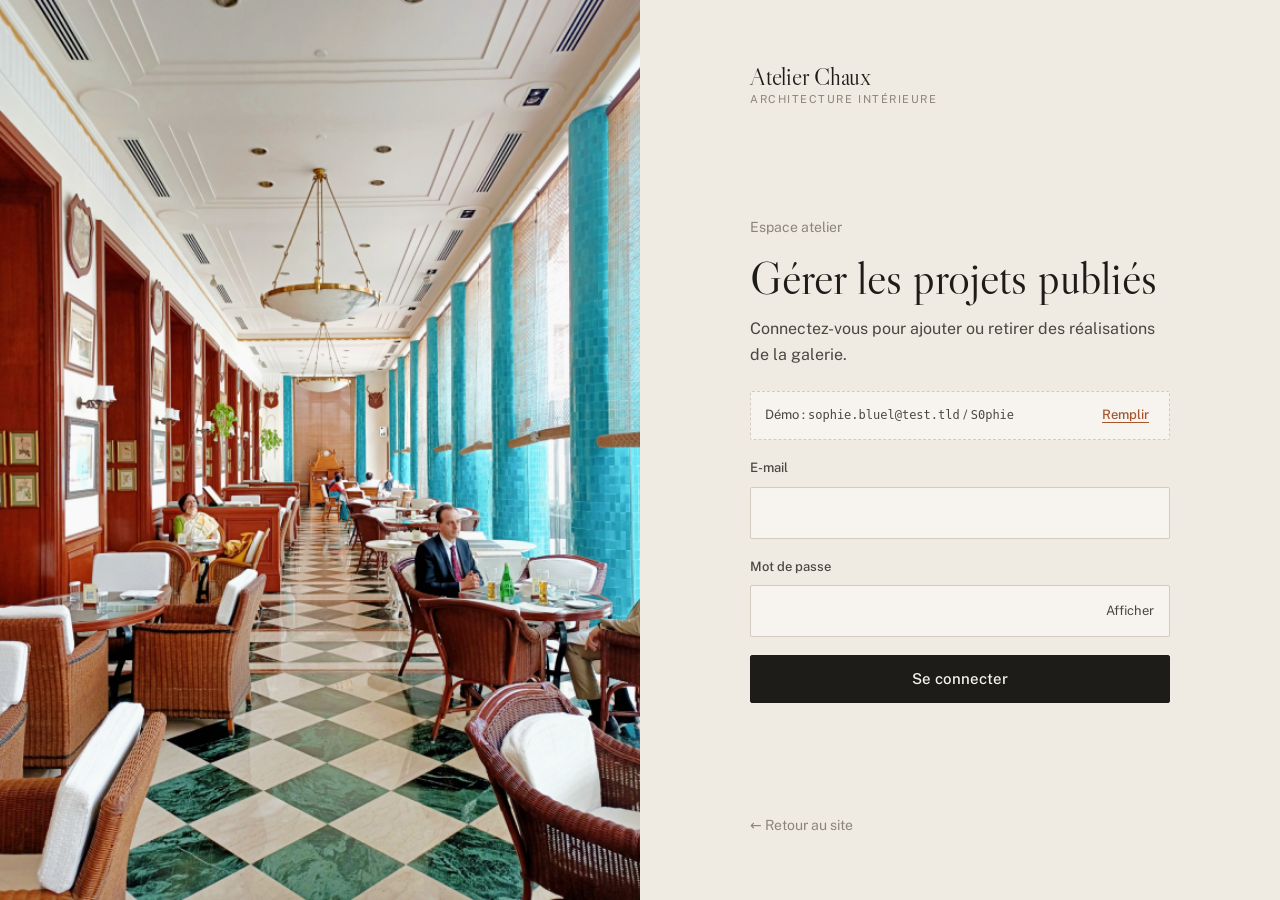
==== commit 731beefd: "Accueil plus sobre, nouvelle typo (Libre Caslon Display + Public Sans), mobile réorganisé Co-Authore" ====
--- a/login/login.html
+++ b/login/login.html
@@ -7,7 +7,7 @@
   <meta name="robots" content="noindex">
   <link rel="preconnect" href="https://fonts.googleapis.com">
   <link rel="preconnect" href="https://fonts.gstatic.com" crossorigin>
-  <link href="https://fonts.googleapis.com/css2?family=Fraunces:ital,opsz,wght@0,9..144,300..500;1,9..144,300..400&family=Inter:wght@400;500;600&display=swap" rel="stylesheet">
+  <link href="https://fonts.googleapis.com/css2?family=Libre+Caslon+Display&family=Public+Sans:wght@400;500;600&display=swap" rel="stylesheet">
   <link rel="stylesheet" href="../index/index.css">
   <link rel="stylesheet" href="./login.css">
 </head>
--- a/index/index.css
+++ b/index/index.css
@@ -16,8 +16,8 @@
   --danger: #A63D2F;
   --ok: #4F6B45;
 
-  --serif: "Fraunces", Georgia, "Times New Roman", serif;
-  --sans: "Inter", system-ui, -apple-system, "Segoe UI", sans-serif;
+  --serif: "Libre Caslon Display", Georgia, "Times New Roman", serif;
+  --sans: "Public Sans", system-ui, -apple-system, "Segoe UI", sans-serif;
 
   --page: min(1240px, 100% - 2 * var(--gutter));
   --gutter: clamp(16px, 4vw, 40px);
@@ -27,6 +27,7 @@
 
 *, *::before, *::after { box-sizing: border-box; }
 html { scroll-behavior: smooth; scroll-padding-top: 90px; }
+@media (max-width: 720px) { html { scroll-padding-top: 110px; } }
 body {
   margin: 0;
   background: var(--chaux);
@@ -37,7 +38,7 @@
   -webkit-font-smoothing: antialiased;
 }
 img { display: block; max-width: 100%; height: auto; }
-h1, h2, h3 { margin: 0; font-family: var(--serif); font-weight: 350; line-height: 1.08; letter-spacing: -0.01em; }
+h1, h2, h3 { margin: 0; font-family: var(--serif); font-weight: 400; line-height: 1.08; letter-spacing: 0; text-wrap: balance; }
 p { margin: 0; }
 ul, ol { margin: 0; padding: 0; list-style: none; }
 a { color: inherit; }
@@ -51,14 +52,9 @@
 }
 .skip-link:focus { top: 12px; }
 
-.eyebrow {
-  font-family: var(--sans);
-  font-size: 12px;
-  font-weight: 500;
-  letter-spacing: 0.14em;
-  text-transform: uppercase;
-  color: var(--terre);
-}
+.eyebrow { font-size: 14px; color: var(--gris); }
+.text-link { text-decoration: underline; text-underline-offset: 4px; text-decoration-thickness: 1px; }
+.text-link:hover { color: var(--terre); }
 
 /* ---------- Boutons ---------- */
 .btn {
@@ -138,10 +134,9 @@
   display: grid; grid-template-columns: 1.1fr .9fr; gap: clamp(32px, 6vw, 90px);
   align-items: end; padding: clamp(32px, 6vw, 80px) 0 clamp(48px, 7vw, 100px);
 }
-.hero h1 { font-size: clamp(44px, 7vw, 96px); margin: 20px 0 28px; }
-.hero h1 em { font-style: italic; color: var(--terre); }
+.hero h1 { font-size: clamp(36px, 5vw, 64px); margin: 0 0 24px; max-width: 14ch; }
 .hero__lead { max-width: 52ch; font-size: 18px; color: var(--encre-2); }
-.hero__actions { display: flex; flex-wrap: wrap; gap: 12px; margin-top: 36px; }
+.hero__actions { margin-top: 28px; }
 .hero__media { margin: 0; position: relative; }
 .hero__media img { width: 100%; aspect-ratio: 4 / 5; object-fit: cover; border-radius: var(--radius); }
 .hero__media figcaption {
@@ -189,7 +184,7 @@
 .card__media img { width: 100%; aspect-ratio: 3 / 4; object-fit: cover; transition: transform 1s var(--ease), filter .6s; }
 .card__btn:hover img, .card__btn:focus-visible img { transform: scale(1.04); }
 .card__meta { display: flex; align-items: baseline; justify-content: space-between; gap: 12px; margin-top: 14px; }
-.card__title { font-family: var(--serif); font-size: 21px; font-weight: 400; line-height: 1.2; }
+.card__title { font-family: var(--sans); font-size: 16px; font-weight: 500; line-height: 1.3; letter-spacing: -0.005em; }
 .card__num { font-size: 12px; color: var(--gris); font-variant-numeric: tabular-nums; }
 .card__sub { margin-top: 4px; font-size: 13px; color: var(--gris); }
 .card--skeleton { aspect-ratio: 3 / 4; background: linear-gradient(100deg, var(--chaux-2) 30%, var(--papier) 50%, var(--chaux-2) 70%) 0 0 / 300% 100%; animation: shimmer 1.4s linear infinite; border-radius: var(--radius); }
@@ -202,7 +197,7 @@
 .steps { display: grid; grid-template-columns: repeat(3, 1fr); gap: clamp(24px, 4vw, 56px); counter-reset: none; }
 .steps li { padding-top: 22px; border-top: 1px solid var(--encre); }
 .steps__num { font-size: 13px; color: var(--terre); font-variant-numeric: tabular-nums; }
-.steps h3 { font-size: 28px; margin: 14px 0 14px; }
+.steps h3 { font-family: var(--sans); font-size: 17px; font-weight: 600; margin: 0 0 10px; }
 .steps p { color: var(--encre-2); }
 
 /* ---------- Atelier ---------- */
@@ -335,19 +330,54 @@
   .viewer__img { max-height: 55vh; }
 }
 @media (max-width: 720px) {
-  .site-nav li:not(:nth-last-child(2)) { display: none; }
-  .facts dl { grid-template-columns: 1fr; }
-  .facts dl > div, .facts dl > div + div { padding: 20px 0; border-left: 0; }
-  .facts dl > div + div { border-top: 1px solid var(--trait); }
-  .contact__form { grid-template-columns: 1fr; }
+  /* En-tête : marque puis navigation sur une ligne défilante */
+  .site-header { flex-wrap: wrap; row-gap: 10px; padding-block: 12px; }
+  .site-nav { width: 100%; overflow-x: auto; scrollbar-width: none; }
+  .site-nav::-webkit-scrollbar { display: none; }
+  .site-nav ul { gap: 20px; }
+  .site-nav a { font-size: 14px; white-space: nowrap; }
+  .site-nav__cta { padding: 0; border: 0; }
+  #loginNav { display: none; }
+
+  .hero { gap: 24px; padding: 28px 0 48px; }
+  .hero__lead { font-size: 16px; }
+  .hero__media img { aspect-ratio: 3 / 2; }
+
+  .projects, .approach, .contact { padding-block: 56px; }
+  .section-head { margin-bottom: 20px; }
+  .section-head h2, .studio h2, .contact h2 { font-size: 36px; }
+
+  /* Filtres : une seule ligne qu'on fait défiler du doigt */
+  .filters {
+    flex-wrap: nowrap; overflow-x: auto; scrollbar-width: none;
+    margin: 0 calc(-1 * var(--gutter)) 24px; padding: 0 var(--gutter);
+  }
+  .filters::-webkit-scrollbar { display: none; }
+  .filters button { flex-shrink: 0; white-space: nowrap; }
+
+  /* Galerie : deux colonnes compactes, sans décalage */
+  .gallery { grid-template-columns: repeat(2, 1fr); gap: 28px 12px; }
+  .gallery > li:nth-child(n) { margin-top: 0; }
+  .card__meta { margin-top: 10px; }
+  .card__title { font-size: 14px; }
+  .card__num { display: none; }
+  .card__sub { font-size: 12px; }
+
+  .steps { gap: 0; }
+  .steps li { padding: 18px 0 22px; }
+  .steps h3 { margin-bottom: 6px; }
+  .steps p { font-size: 15px; }
+
+  .studio { padding: 24px 20px 32px; gap: 24px; }
+  .contact { gap: 28px; }
+  .contact__details li { grid-template-columns: 70px 1fr; }
+  .contact__form { grid-template-columns: 1fr; gap: 16px; }
+  .contact__form .btn { justify-self: stretch; }
+
+  .site-footer { flex-direction: column; align-items: flex-start; gap: 10px; }
+
   .admin-bar { flex-wrap: wrap; }
   .is-admin .site-header { top: 0; position: relative; }
-}
-@media (max-width: 480px) {
-  .gallery { grid-template-columns: 1fr; }
-  .gallery > li:nth-child(2n) { margin-top: 0; }
-  .card__media img { aspect-ratio: 4 / 5; }
-  .brand__name { font-size: 20px; }
 }
 @media (prefers-reduced-motion: reduce) {
   *, *::before, *::after { animation-duration: .01ms !important; transition-duration: .01ms !important; }
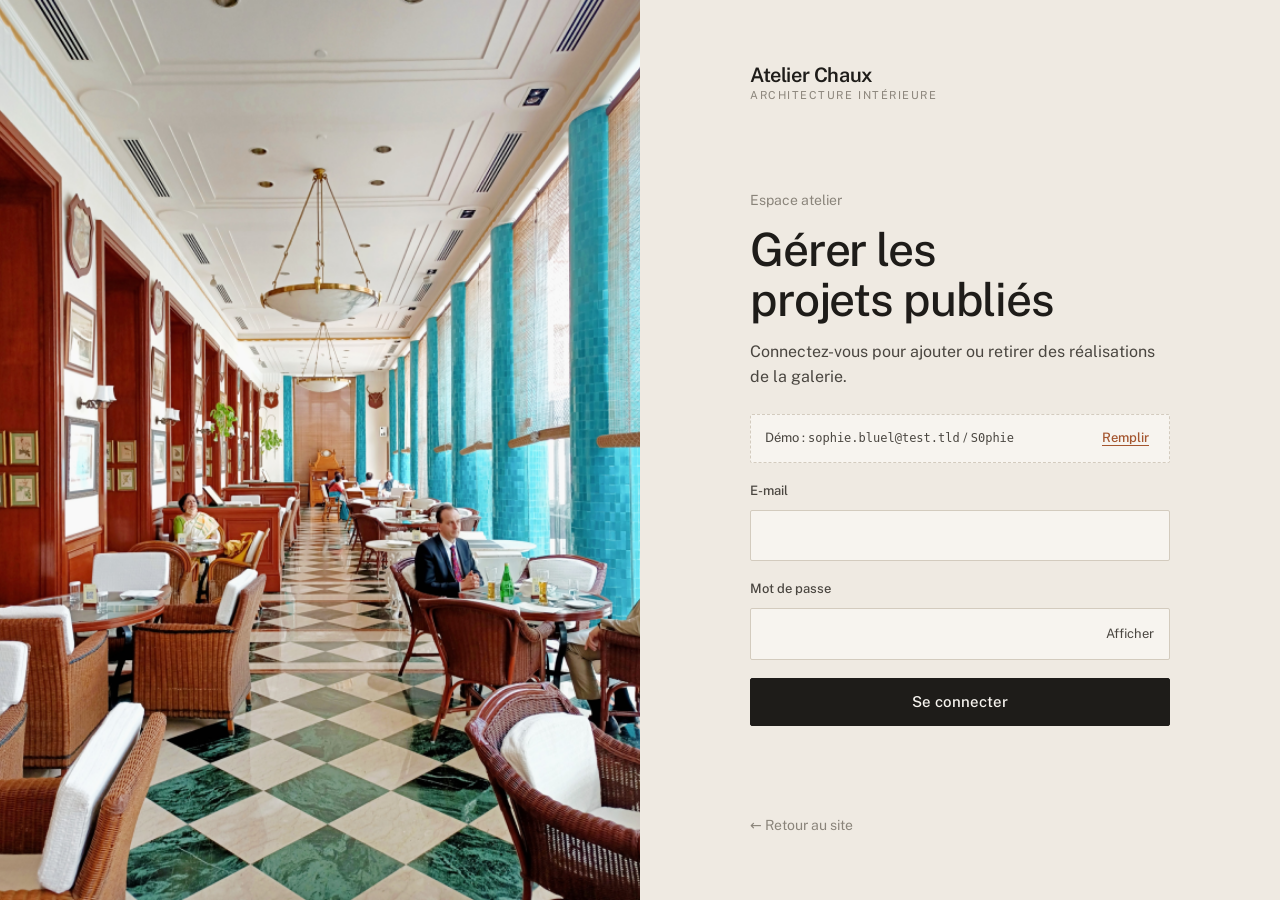
==== commit 3331692a: "Typographie : une seule famille (Public Sans) pour tout le site Co-Authored-By: Claude Opus 5.5 <nor" ====
--- a/login/login.html
+++ b/login/login.html
@@ -7,7 +7,7 @@
   <meta name="robots" content="noindex">
   <link rel="preconnect" href="https://fonts.googleapis.com">
   <link rel="preconnect" href="https://fonts.gstatic.com" crossorigin>
-  <link href="https://fonts.googleapis.com/css2?family=Libre+Caslon+Display&family=Public+Sans:wght@400;500;600&display=swap" rel="stylesheet">
+  <link href="https://fonts.googleapis.com/css2?family=Public+Sans:wght@400;500;600&display=swap" rel="stylesheet">
   <link rel="stylesheet" href="../index/index.css">
   <link rel="stylesheet" href="./login.css">
 </head>
--- a/index/index.css
+++ b/index/index.css
@@ -16,7 +16,7 @@
   --danger: #A63D2F;
   --ok: #4F6B45;
 
-  --serif: "Libre Caslon Display", Georgia, "Times New Roman", serif;
+  --serif: var(--sans); /* une seule famille : Public Sans */
   --sans: "Public Sans", system-ui, -apple-system, "Segoe UI", sans-serif;
 
   --page: min(1240px, 100% - 2 * var(--gutter));
@@ -38,7 +38,7 @@
   -webkit-font-smoothing: antialiased;
 }
 img { display: block; max-width: 100%; height: auto; }
-h1, h2, h3 { margin: 0; font-family: var(--serif); font-weight: 400; line-height: 1.08; letter-spacing: 0; text-wrap: balance; }
+h1, h2, h3 { margin: 0; font-family: var(--serif); font-weight: 500; line-height: 1.08; letter-spacing: -0.025em; text-wrap: balance; }
 p { margin: 0; }
 ul, ol { margin: 0; padding: 0; list-style: none; }
 a { color: inherit; }
@@ -111,7 +111,7 @@
 .site-header.is-scrolled { border-bottom-color: var(--trait); }
 .is-admin .site-header { top: 52px; }
 .brand { display: flex; flex-direction: column; text-decoration: none; line-height: 1.1; }
-.brand__name { font-family: var(--serif); font-size: 24px; font-weight: 400; letter-spacing: -0.01em; }
+.brand__name { font-size: 20px; font-weight: 600; letter-spacing: -0.02em; }
 .brand__tag { font-size: 11px; letter-spacing: .14em; text-transform: uppercase; color: var(--gris); margin-top: 3px; }
 .site-nav ul { display: flex; align-items: center; gap: clamp(14px, 2.4vw, 32px); }
 .site-nav a { text-decoration: none; font-size: 15px; position: relative; }
@@ -248,7 +248,7 @@
   width: var(--page); margin: 0 auto; padding: 32px 0 40px;
   border-top: 1px solid var(--trait); font-size: 13px; color: var(--gris);
 }
-.site-footer__brand { font-family: var(--serif); font-size: 20px; color: var(--encre); }
+.site-footer__brand { font-size: 16px; font-weight: 600; color: var(--encre); }
 .site-footer a { color: var(--encre); }
 
 /* ---------- Dialogues ---------- */
@@ -347,13 +347,9 @@
   .section-head { margin-bottom: 20px; }
   .section-head h2, .studio h2, .contact h2 { font-size: 36px; }
 
-  /* Filtres : une seule ligne qu'on fait défiler du doigt */
-  .filters {
-    flex-wrap: nowrap; overflow-x: auto; scrollbar-width: none;
-    margin: 0 calc(-1 * var(--gutter)) 24px; padding: 0 var(--gutter);
-  }
-  .filters::-webkit-scrollbar { display: none; }
-  .filters button { flex-shrink: 0; white-space: nowrap; }
+  /* Filtres : toutes les catégories visibles, sur deux lignes si besoin */
+  .filters { gap: 6px; margin-bottom: 24px; }
+  .filters button { padding: 7px 12px; font-size: 13px; white-space: nowrap; }
 
   /* Galerie : deux colonnes compactes, sans décalage */
   .gallery { grid-template-columns: repeat(2, 1fr); gap: 28px 12px; }
